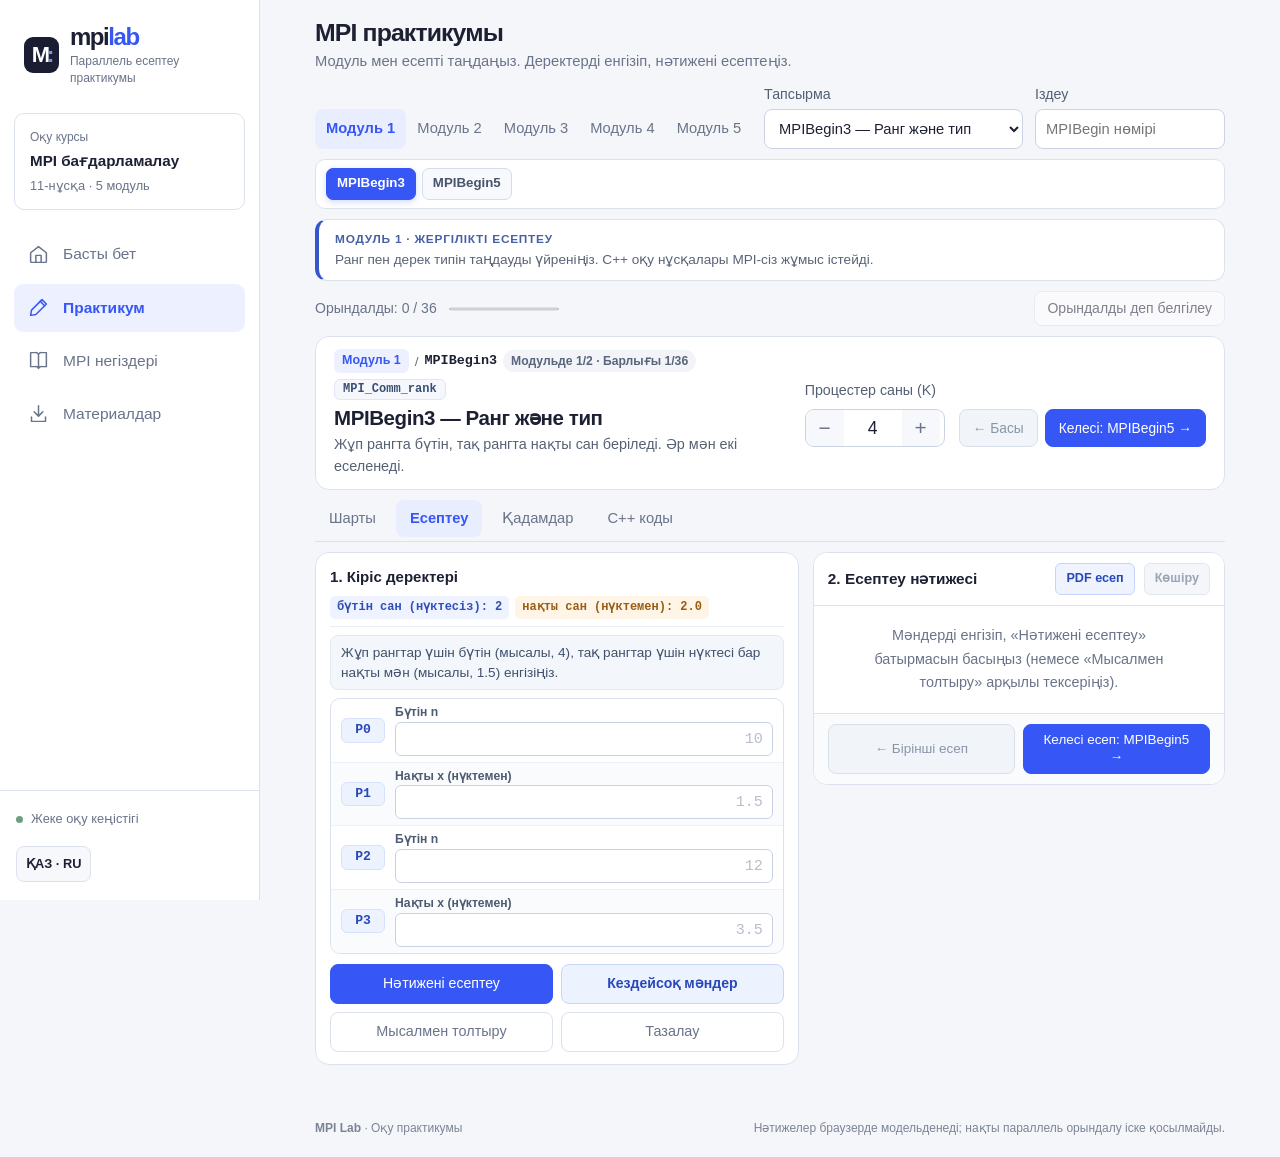
==== practice.html @ 1f2adc9a "Fix practice layout/buttons, dynamic type badges, full KK/RU localization, and expand MPI theory gui" ====
<!doctype html>
<html lang="kk">
<head><meta charset="utf-8"><meta name="viewport" content="width=device-width, initial-scale=1"><title data-kk="MPI Lab | Практикум" data-ru="MPI Lab | Практикум">MPI Lab | Практикум</title><link rel="stylesheet" href="styles/reference.css?v=5"><link rel="stylesheet" href="styles/lesson.css?v=5"><link rel="stylesheet" href="styles/module-refresh.css?v=5"></head>
<body class="page-practice">
  <header class="app-header">
<a class="brand" href="index.html" aria-label="MPI Lab"><span class="brand-mark">M<span>:</span></span><span><strong>mpi<span>lab</span></strong><small data-kk="Параллель есептеу практикумы" data-ru="Практикум параллельных вычислений">Параллель есептеу практикумы</small></span></a>
<div class="course-context"><small data-kk="Оқу курсы" data-ru="Учебный курс">Оқу курсы</small><strong data-kk="MPI бағдарламалау" data-ru="Программирование MPI">MPI бағдарламалау</strong><span data-kk="11-нұсқа · 5 модуль" data-ru="Вариант 11 · 5 модулей">11-нұсқа · 5 модуль</span></div>
<nav class="main-nav" aria-label="Navigation"><a class="nav-link" href="index.html"><svg viewBox="0 0 24 24" fill="none" stroke="currentColor" stroke-width="1.7" stroke-linecap="round" stroke-linejoin="round" aria-hidden="true"><path d="m3 10 9-7 9 7v10a1 1 0 0 1-1 1H4a1 1 0 0 1-1-1Z"/><path d="M9 21v-8h6v8"/></svg><span data-kk="Басты бет" data-ru="Главная">Басты бет</span></a><a class="nav-link active" aria-current="page" href="practice.html"><svg viewBox="0 0 24 24" fill="none" stroke="currentColor" stroke-width="1.7" stroke-linecap="round" stroke-linejoin="round" aria-hidden="true"><path d="m16 3 5 5-12 12-6 1 1-6Z"/><path d="m14 5 5 5"/></svg><span data-kk="Практикум" data-ru="Практикум">Практикум</span></a><a class="nav-link" href="theory.html"><svg viewBox="0 0 24 24" fill="none" stroke="currentColor" stroke-width="1.7" stroke-linecap="round" stroke-linejoin="round" aria-hidden="true"><path d="M12 5v16M3 3h5a4 4 0 0 1 4 2 4 4 0 0 1 4-2h5v16h-5a4 4 0 0 0-4 2 4 4 0 0 0-4-2H3Z"/></svg><span data-kk="MPI негіздері" data-ru="Основы MPI">MPI негіздері</span></a><a class="nav-link" href="resources.html"><svg viewBox="0 0 24 24" fill="none" stroke="currentColor" stroke-width="1.7" stroke-linecap="round" stroke-linejoin="round" aria-hidden="true"><path d="M12 3v12m-5-5 5 5 5-5M4 16v5h16v-5"/></svg><span data-kk="Материалдар" data-ru="Материалы">Материалдар</span></a></nav>
<div class="sidebar-bottom"><div class="learning-note"><span class="local-dot"></span><span data-kk="Жеке оқу кеңістігі" data-ru="Личное учебное пространство">Жеке оқу кеңістігі</span></div><div class="utility-controls"><button id="languageToggle" class="utility-button" type="button">ҚАЗ · RU</button></div></div></header>

<main class="app-main"><section class="welcome-row"><div><h1 data-kk="MPI практикумы" data-ru="Практикум MPI">MPI практикумы</h1><p class="welcome-copy" data-kk="Модуль мен есепті таңдаңыз. Деректерді енгізіп, нәтижені есептеңіз." data-ru="Выберите модуль и задачу. Введите данные и рассчитайте результат.">Модуль мен есепті таңдаңыз. Деректерді енгізіп, нәтижені есептеңіз.</p></div></section><section class="practice-layout" id="practice" aria-label="Есептер практикумы">
      <aside class="task-sidebar">
<div class="module-tabs" role="tablist" aria-label="Модульдер"><button class="module-tab active" data-module="1" role="tab" aria-selected="true">Модуль 1</button><button class="module-tab" data-module="2" role="tab" aria-selected="false">Модуль 2</button><button class="module-tab" data-module="3" role="tab" aria-selected="false">Модуль 3</button><button class="module-tab" data-module="4" role="tab" aria-selected="false">Модуль 4</button><button class="module-tab" data-module="5" role="tab" aria-selected="false">Модуль 5</button></div>
<div class="task-filter"><label for="taskSelect" data-kk="Тапсырма" data-ru="Задача">Тапсырма</label><select id="taskSelect"></select></div>
<div class="task-filter search-filter"><label for="taskSearch" data-kk="Іздеу" data-ru="Поиск">Іздеу</label><input id="taskSearch" type="search" placeholder="MPIBegin нөмірі"></div><div id="taskList" hidden></div></aside>
      <div id="moduleTaskStrip" class="module-task-strip" role="navigation" aria-label="Есептер тізімі"></div>
      <div id="moduleBrief" class="module-brief" aria-live="polite"></div>

      <div id="learningProgress" class="learning-progress"></div>
      <section class="calculator-shell" aria-labelledby="taskTitle">
        <div class="calculator-header"><div class="task-heading"><div class="breadcrumb"><span id="taskModule" class="crumb-pill">Модуль 1</span><span>/</span><span id="taskCode" class="crumb-code">MPIBegin3</span><span id="taskPosition" class="crumb-pos">1 / 36</span><span id="taskApiBadge" class="crumb-api"></span></div><h2 id="taskTitle">MPIBegin3</h2><p id="taskDescription"></p></div><div class="header-controls"><div class="process-control"><label for="processCount" data-kk="Процестер саны (K)" data-ru="Число процессов (K)">Процестер саны (K)</label><div class="stepper"><button id="decreaseProcesses" type="button" aria-label="Процестер санын азайту">−</button><input id="processCount" type="number" min="2" max="13" step="1" value="4"><button id="increaseProcesses" type="button" aria-label="Процестер санын көбейту">+</button></div></div><div class="task-QuickNav" aria-label="Есептер арасында өту"><button id="prevTaskTop" class="button nav-step" type="button" data-kk="← Алдыңғы" data-ru="← Предыдущая">← Алдыңғы</button><button id="nextTaskTop" class="button primary nav-step" type="button" data-kk="Келесі есеп →" data-ru="Следующая задача →">Келесі есеп →</button></div></div></div>
        <nav id="lessonTabs" class="lesson-tabs" aria-label="Task views"></nav>
        <section id="lessonPanel" class="lesson-panel" hidden></section>
        <div class="process-overview"><span class="overline">MPI_COMM_WORLD</span><div class="process-strip" id="processStrip" aria-label="Процестер"></div></div>
        <form id="calculatorForm" class="calculator-form" novalidate><div class="panel-mini-head"><strong data-kk="1. Кіріс деректері" data-ru="1. Входные данные">1. Кіріс деректері</strong><span class="type-legend" id="typeLegend"><i class="tag-int" id="badgeInt" data-kk="бүтін сан (нүктесіз): 2" data-ru="целое (без точки): 2">бүтін сан (нүктесіз): 2</i><i class="tag-real" id="badgeReal" data-kk="нақты сан (нүктемен): 2.0" data-ru="веществ. (с точкой): 2.0">нақты сан (нүктемен): 2.0</i></span></div><div id="dynamicFields"></div><div class="form-actions"><button class="button primary" type="submit" data-kk="Нәтижені есептеу" data-ru="Рассчитать результат">Нәтижені есептеу</button><button class="button secondary-accent" type="button" id="randomFill" data-kk="Кездейсоқ мәндер" data-ru="Случайные значения">Кездейсоқ мәндер</button><button class="button ghost" type="button" id="resetExample" data-kk="Файлдағы мысалды жүктеу" data-ru="Загрузить пример из файлов">Файлдағы мысалды жүктеу</button><button class="button ghost" type="button" id="clearFields" data-kk="Тазалау" data-ru="Очистить">Тазалау</button></div></form>
        <section class="result-panel" aria-live="polite"><div class="result-heading"><div><span class="status-dot"></span><strong data-kk="2. Есептеу нәтижесі" data-ru="2. Результат вычисления">2. Есептеу нәтижесі</strong></div><div class="result-tools"><button id="exportReport" type="button" data-kk="PDF есеп" data-ru="Отчёт PDF">PDF есеп</button><button id="copyResult" type="button" disabled data-kk="Көшіру" data-ru="Копировать">Көшіру</button></div></div><div id="resultContent" class="result-content"><p class="result-placeholder">Мәндерді енгізіп, есептеуді бастаңыз.</p></div><div class="result-footer-nav" id="resultFooterNav"><button id="prevTaskBottom" class="button ghost nav-step-bottom" type="button"></button><button id="nextTaskBottom" class="button primary nav-step-bottom" type="button"></button></div></section>
      </section>
    </section></main>
  <section id="printReportContainer" class="print-report-container" aria-hidden="true"></section>
  <footer class="app-footer"><span><b>MPI Lab</b> · Оқу практикумы</span><span>Нәтижелер браузерде модельденеді; нақты параллель орындалу іске қосылмайды.</span></footer>
<script src="scripts/task-data.js?v=5"></script><script src="scripts/lesson-data.js?v=5"></script><script src="scripts/file-examples.js?v=5"></script><script src="scripts/source-code.js?v=5"></script><script src="scripts/lesson-engine.js?v=5"></script><script src="scripts/app.js?v=5"></script><script src="scripts/lesson-ui.js?v=5"></script><script src="scripts/localization.js?v=5"></script>
</body></html>
---- styles/reference.css ----
/* Reference-inspired dashboard: white rail, blue controls, light neutral canvas. */
@import url('design.css');
:root{--ink:#1d2033;--muted:#697389;--navy:#1d2033;--line:#dce2ed;--soft:#edf1ff;--accent:#3657f5;--blue:#3657f5;--rail:260px}
body{background:#f5f6f9;color:var(--ink);font-family:'Segoe UI',Arial,sans-serif;line-height:1.55}html{scroll-padding-top:28px}button,a,input,select{outline-offset:3px}:focus-visible{outline-color:#728bff}.app-header{position:fixed;inset:0 auto 0 0;width:var(--rail);height:100dvh;padding:24px 14px 0;display:flex;flex-direction:column;align-items:stretch;gap:0;background:#fff;border:0;border-right:1px solid var(--line);z-index:30}.brand{padding:0 10px;gap:11px;align-items:center;min-width:0;margin-bottom:27px}.brand-mark{width:36px;height:36px;border-radius:9px;background:#1b1e32;color:white;font-family:'Segoe UI',sans-serif;font-size:22px;letter-spacing:-3px;font-weight:700;display:flex;justify-content:center;align-items:center}.brand-mark>span{color:#7692ff}.brand strong{font-size:1.5rem;line-height:1.1;letter-spacing:-.06em}.brand strong>span{color:var(--blue)}.brand small{display:block;line-height:1.35;font-size:.75rem;color:var(--muted);max-width:170px;margin-top:3px}.course-context{padding:14px 15px;border:1px solid var(--line);border-radius:10px;margin-bottom:20px;display:grid;gap:4px}.course-context small{font-size:.75rem;color:var(--muted)}.course-context strong{font-size:.95rem;font-weight:600;line-height:1.4}.course-context>span{font-size:.8rem;color:var(--muted)}.main-nav{display:flex;flex-direction:column;align-items:stretch;margin:0;gap:5px;width:100%}.nav-link{min-height:48px;padding:12px 14px;border-radius:9px;display:flex;align-items:center;gap:14px;color:var(--muted);font-size:.97rem;font-weight:400}.nav-link svg{width:21px;height:21px;flex-shrink:0}.nav-link.active{background:#edf1ff;color:var(--blue);font-weight:600}.nav-link:hover{color:var(--blue);background:#f2f5ff}.sidebar-bottom{margin-top:auto;margin-inline:-14px;padding:18px 16px;border-top:1px solid var(--line)}.learning-note{display:flex;align-items:center;gap:8px;font-size:.8rem;color:var(--muted);margin-bottom:17px}.local-dot{width:7px;height:7px;background:#6d9e83;border-radius:50%}.utility-controls{justify-content:space-between;gap:8px;flex-wrap:wrap}.utility-button{font-size:.8rem;color:var(--ink);background:#f7f8fb}.font-tools{gap:4px}.font-tools button{font-size:.8rem;padding:6px 8px;min-height:36px}.utility-button{min-height:36px;padding:6px 9px}
.app-main{margin-left:var(--rail);width:calc(100% - var(--rail));padding:36px clamp(28px,4.3vw,82px) 50px;min-height:calc(100vh - 70px);max-width:none}.welcome-row{margin-bottom:27px;display:block}.welcome-row h1{font-size:2.15rem;letter-spacing:-.035em;line-height:1.2;margin:0 0 7px;font-weight:650}.welcome-copy{font-size:1rem;color:var(--muted);max-width:1000px}.eyebrow{color:var(--muted);font-weight:400;letter-spacing:0}.app-footer{margin-left:var(--rail);padding:20px clamp(28px,4.3vw,82px);background:transparent;border-top:0;color:#7b8496;font-size:.75rem;max-width:none}.app-footer span:last-child{max-width:510px}
.practice-layout{display:block}.task-sidebar{position:static;top:auto;background:transparent;color:var(--ink);border-radius:0;padding:0 0 24px;overflow:visible;display:flex;align-items:end;gap:20px}.module-tabs{background:transparent;padding:0;margin:0;gap:0;flex-shrink:0;align-self:end;height:46px}.module-tab{position:relative;color:var(--muted);font-size:.88rem;padding:10px 13px;border-radius:8px;min-height:44px;flex:none}.module-tab.active{background:#e9eeff;color:var(--blue);font-weight:600}.task-filter{display:grid;gap:7px;flex:1;min-width:0}.task-filter label{font-size:.8rem;color:var(--muted)}.task-filter select,.task-filter input{width:100%;height:46px;border:1px solid #cbd3e3;border-radius:8px;background:#fff;color:var(--ink);padding:9px 12px;font-size:.9rem;min-width:0}.search-filter{max-width:190px}.task-sidebar [hidden]{display:none!important}
.calculator-shell{display:grid;grid-template-columns:minmax(330px,.9fr) minmax(350px,1.3fr);gap:24px 28px;align-items:start;overflow:visible;background:transparent;border:0;box-shadow:none;border-radius:0}.calculator-header{grid-column:1/-1;display:flex;flex-direction:row;justify-content:space-between;align-items:center;background:white;border:1px solid var(--line);border-radius:14px;padding:23px 28px;gap:30px}.breadcrumb{font-size:.78rem;color:var(--muted);margin-bottom:8px}.task-heading h2{font-size:1.35rem;font-weight:600;letter-spacing:-.02em;margin:0 0 8px}.task-heading>p{font-size:.95rem;line-height:1.65;color:var(--muted);max-width:900px}.process-control{display:block;min-width:140px}.process-control label{font-size:.8rem;color:var(--muted);margin:0 0 8px}.stepper{border-color:#cbd3e3}.stepper input{color:var(--ink);font-weight:500}.stepper button{background:#f7f8fc;color:var(--muted)}.process-overview{grid-column:2;grid-row:2;display:flex;flex-direction:column;align-items:stretch;padding:22px 28px;gap:16px;border:1px solid var(--line);background:#fff;border-radius:14px}.overline{color:var(--muted);font-size:.78rem;font-weight:400}.process-strip{display:flex;flex-wrap:wrap;gap:10px}.process-chip{min-width:75px;border-color:var(--line);padding:9px 12px;border-radius:8px;display:flex;flex-direction:column;align-items:start;gap:2px}.process-chip b{font-size:1.15rem;font-weight:600;color:var(--ink)}.process-chip span{font-size:.75rem;color:var(--muted)}.process-chip.main{background:#f0f3ff;border-color:#d4dcfb}
.calculator-form{grid-column:1;grid-row:2/4;padding:26px 26px;background:#fff;border:1px solid var(--line);border-radius:14px}.section-label{font-size:1.1rem;font-weight:600;gap:10px;margin-bottom:21px}.section-label>span{background:#edf1ff;color:var(--blue);font-size:.8rem;width:27px;height:27px}.section-label b{font-weight:600}.form-note{font-size:.87rem;line-height:1.6;padding:12px 14px;border:0;border-radius:8px;background:#f5f7fb;color:var(--muted)}.field-grid{grid-template-columns:1fr;gap:10px}.field-card{padding:13px 14px;border:1px solid var(--line);border-radius:10px;background:#fff}.field-card h4{margin-bottom:10px;font-size:.93rem;font-weight:600}.field-card h4 span{font-size:.77rem;font-weight:400;color:var(--muted)}.input-group label{font-size:.82rem;color:var(--muted);margin-bottom:5px}.input-group input,.input-group textarea,.input-group select{background:#fff;border-color:#c9d2e4;border-radius:9px;font-size:1rem;min-height:48px;color:var(--ink);padding:10px 12px}.input-group input[type=number]{text-align:right}.input-group textarea{min-height:70px;line-height:1.6}.field-row{gap:10px}.form-actions{border-top:0;padding-top:0;margin-top:20px;gap:10px}.button{border-radius:8px;font-size:.92rem;min-height:45px;font-weight:500}.button.primary{background:var(--blue);border-color:var(--blue);color:#fff}.button.ghost{color:var(--muted);border-color:var(--line)}.calculator-form .button.primary{flex:1}.calculator-form .button.ghost{font-size:.83rem;padding-inline:12px}
.result-panel{grid-column:2;grid-row:3;margin:0;border:1px solid var(--line);background:#fff;border-radius:14px;overflow:hidden;align-self:start}.result-heading{padding:20px 27px;border-bottom:1px solid var(--line);background:white}.result-heading strong{font-size:1.08rem;font-weight:600;color:var(--ink)}.status-dot{display:none}.result-heading button{border-color:#cbd3e3;color:var(--muted);padding:7px 11px;font-size:.8rem}.result-content{min-height:285px;padding:22px 27px;display:block}.result-content:has(.result-placeholder){display:grid;place-items:center}.result-placeholder{max-width:340px;color:var(--muted);line-height:1.65;font-size:.98rem;margin:25px auto;text-align:center}.result-placeholder:before{content:'↳';display:block;margin:0 auto 15px;font-size:2.4rem;line-height:1.1;color:#8792a6}.result-table{font-size:.92rem}.result-table th{background:#f7f8fb;color:var(--muted);font-size:.8rem;white-space:normal}.result-table td,.result-table th{padding:12px 10px;border-color:var(--line)}.result-value{font-family:'Segoe UI',Arial,sans-serif;color:var(--ink);font-weight:600}.result-error{background:#fff4f1;color:#984632}
.home-intro{padding:18px 0 38px;max-width:870px}.home-intro h1{font-size:clamp(2rem,3.1vw,2.9rem);font-weight:650;line-height:1.2;color:var(--ink);letter-spacing:-.035em}.home-intro>p:not(.eyebrow){font-size:1.06rem;color:var(--muted);max-width:730px}.destination-grid{gap:22px}.destination{border-color:var(--line);border-radius:14px;padding:28px;background:#fff;box-shadow:none}.destination:hover{border-color:#aab9f1;box-shadow:none}.destination-number{color:var(--blue);background:#edf1ff;width:36px;height:36px;border-radius:9px;display:grid;place-items:center;margin-bottom:22px}.destination h2{font-size:1.3rem;font-weight:600}.destination p{font-size:.95rem;color:var(--muted)}.destination-link{color:var(--blue);font-weight:500}.reading-page{max-width:1100px}.info-panel{border-color:var(--line);border-radius:14px;box-shadow:none}.reading-page .info-panel{padding:30px}.panel-title h2{font-size:1.25rem;font-weight:600}.panel-title .eyebrow{font-size:.85rem}.panel-symbol{color:#8490a6}.concept-list article{border-color:var(--line)}.resource-row{border-color:var(--line)}.file-badge,.mpi-badge{background:#f1f4fc;color:#6b7892}.resource-row strong{font-weight:600;color:var(--ink)}.resource-row>b{color:var(--blue)}.app-main .lower-grid{margin-top:0}
@media(min-width:1700px){:root{--rail:290px}.app-main{padding-top:38px}.calculator-shell{grid-template-columns:minmax(400px,500px) minmax(0,1fr)}}
@media(max-width:1250px){:root{--rail:230px}.app-main{padding:30px 30px 44px}.app-header{padding-top:22px}.brand{padding-inline:5px}.brand small{font-size:.7rem}.calculator-shell{grid-template-columns:minmax(280px,1fr) minmax(300px,1.1fr);gap:20px}.calculator-header{padding:22px}.calculator-form{padding:21px}.result-heading,.result-content,.process-overview{padding:20px}.task-sidebar{gap:12px;flex-wrap:wrap}.module-tabs{flex:1 0 100%}.search-filter{max-width:190px}.destination-grid{grid-template-columns:1fr}.destination{padding:25px}.app-footer{padding-inline:30px}}
@media(max-width:1000px){.calculator-shell{grid-template-columns:1fr}.calculator-header{grid-column:1;grid-row:1;flex-wrap:wrap}.process-overview{grid-column:1;grid-row:2}.calculator-form{grid-column:1;grid-row:3}.result-panel{grid-column:1;grid-row:4}.field-grid{grid-template-columns:1fr}.process-control{display:flex;align-items:center;gap:14px}.process-control label{margin:0}.welcome-row h1{font-size:1.9rem}.result-content{min-height:210px}}
@media(max-width:760px){:root{--rail:0px}.app-header{position:relative;width:100%;height:auto;padding:18px 16px 12px;display:grid;grid-template-columns:1fr auto;gap:16px;border-right:0;border-bottom:1px solid var(--line)}.brand{margin:0;padding:0}.brand small{font-size:.72rem}.course-context,.learning-note{display:none}.sidebar-bottom{margin:0;padding:0;border:0;grid-column:2;grid-row:1}.utility-controls{flex-wrap:nowrap}.font-tools{display:none}.main-nav{grid-row:2;grid-column:1/-1;display:grid;grid-template-columns:repeat(4,1fr);border:0;padding:0;gap:5px}.nav-link{display:flex;flex-direction:column;justify-content:center;gap:5px;text-align:center;padding:9px 4px;min-height:58px;font-size:.75rem;flex:none}.nav-link svg{width:19px;height:19px}.app-main{margin:0;width:100%;padding:25px 17px 36px;min-height:65vh}.app-footer{margin-left:0;padding:18px;gap:8px;flex-direction:column}.task-sidebar{padding-bottom:20px}.task-filter{min-width:160px}.search-filter{max-width:none}.calculator-header{padding:20px;gap:20px}.calculator-shell{gap:16px}.task-heading h2{font-size:1.25rem}.task-heading>p{font-size:.92rem}.calculator-form{padding:20px}.welcome-row h1{font-size:1.8rem}.welcome-copy{font-size:.95rem}.module-tabs{width:100%;display:flex;gap:4px}.module-tab{flex:1;font-size:.85rem}.reading-page .info-panel{padding:22px}.destination-grid{gap:14px}.home-intro{padding:4px 0 26px}.home-intro h1{font-size:2rem}.process-overview{padding:19px 20px}.result-heading,.result-content{padding:20px}.concept-list article{grid-template-columns:1fr}.form-actions{flex-direction:column;align-items:stretch}}
/* Tighter spacing throughout the site. */
.app-main{padding-top:24px;padding-bottom:34px}
.welcome-row{margin-bottom:18px}
.home-intro{padding-top:4px;padding-bottom:22px}
.destination-grid{gap:14px}
.destination{padding:20px}
.destination-number{margin-bottom:12px}
.reading-page .info-panel{padding:22px}
.resource-row{padding-top:14px;padding-bottom:14px}
.home-modules{margin:0 0 22px;padding:18px 20px;background:#fff;border:1px solid var(--line);border-radius:14px}
.home-modules-head{display:flex;justify-content:space-between;align-items:center;gap:12px;margin-bottom:12px}
.home-modules-head h2{margin:0;font-size:1.05rem;font-weight:600;color:var(--ink);min-width:0}
.home-all-link{font-size:.88rem;font-weight:600;color:var(--blue);white-space:nowrap;flex-shrink:0}
.home-module-grid{display:grid;grid-template-columns:repeat(5,minmax(0,1fr));gap:10px;align-items:stretch}
.home-module-card{display:flex;flex-direction:column;gap:4px;min-height:110px;padding:12px 13px;border:1px solid var(--line);border-radius:10px;background:#fafbfe;transition:border-color .15s,background .15s,transform .15s}
.home-module-card:hover{border-color:#97abfa;background:#f0f4ff;transform:translateY(-1px)}
.hm-badge{display:inline-grid;place-items:center;width:32px;height:24px;border-radius:6px;background:#e8eeff;color:var(--blue);font-size:.76rem;font-weight:700;margin-bottom:3px;flex-shrink:0}
.home-module-card strong{font-size:.95rem;color:var(--ink)}
.home-module-card small{font-size:.79rem;color:var(--muted);line-height:1.35;margin-top:auto}
.theory-stack{max-width:1180px}
.theory-grid{display:grid;grid-template-columns:1fr;gap:16px;margin-top:18px}
.theory-card{padding:18px 20px;border:1px solid var(--line);border-radius:12px;background:#fafbfe;display:grid;gap:10px}
.tc-head{display:flex;align-items:center;gap:10px}
.tc-head .hm-badge{margin:0}
.tc-head h3{margin:0;font-size:1.06rem;font-weight:650;color:var(--ink)}
.theory-card>p{margin:0;font-size:.94rem;line-height:1.6;color:#4f5c71}
.sig-box{display:flex;flex-wrap:wrap;gap:6px}
.sig-box code{padding:4px 9px;border-radius:6px;background:#eef2ff;border:1px solid #d7e0fb;color:#2644ad;font:600 .8rem/1.35 Consolas,'Segoe UI',monospace;overflow-wrap:anywhere}
.theory-code{margin:0;padding:11px 14px;border:1px solid #dce3f0;border-radius:8px;background:#fff;overflow-x:auto;font:.84rem/1.55 Consolas,monospace;color:#1e293b}
.theory-link{justify-self:start;font-size:.88rem;font-weight:600;color:var(--blue)}
.theory-link:hover{text-decoration:underline}
@media(max-width:1100px){.home-module-grid{grid-template-columns:repeat(3,minmax(0,1fr))}}
@media(max-width:760px){.app-main{padding-top:18px;padding-bottom:28px}.destination{padding:18px}.reading-page .info-panel{padding:18px}.home-modules{padding:15px}.home-module-grid{grid-template-columns:repeat(2,minmax(0,1fr))}.theory-card{padding:14px 15px}}
@media(max-width:460px){.home-module-grid{grid-template-columns:1fr}.home-modules-head{flex-wrap:wrap;gap:6px}}
---- styles/lesson.css ----
.learning-progress{display:flex;align-items:center;justify-content:space-between;gap:18px;margin:0 0 20px;color:var(--muted);font-size:.875rem}.progress-count{display:flex;gap:12px;align-items:center}.progress-count progress{width:110px;height:6px;accent-color:var(--blue)}.completion-button{border:1px solid var(--line);border-radius:8px;background:#fff;padding:9px 14px;color:var(--ink);font:inherit;cursor:pointer}.completion-button[aria-pressed=true]{background:#edf7f1;border-color:#c4ddcf;color:#296343}.completion-button:disabled{opacity:.55;cursor:default}.calculator-shell{grid-template-rows:auto auto auto auto}.lesson-tabs{grid-column:1/-1;grid-row:2;display:flex;gap:6px;border-bottom:1px solid var(--line);padding-bottom:10px;overflow-x:auto}.lesson-tabs button{white-space:nowrap;background:transparent;color:var(--muted);border:0;border-radius:8px;padding:11px 18px;font:inherit;font-size:.94rem;cursor:pointer}.lesson-tabs button[aria-pressed=true]{background:#e9eeff;color:var(--blue);font-weight:600}.process-overview{grid-row:3}.calculator-form{grid-row:3/5}.result-panel{grid-row:4}.lesson-panel{grid-column:1/-1;grid-row:3;background:#fff;border:1px solid var(--line);border-radius:14px;padding:30px;min-width:0}.lesson-panel[hidden],.calculator-shell.lesson-reading>.calculator-form,.calculator-shell.lesson-reading>.process-overview,.calculator-shell.lesson-reading>.result-panel{display:none!important}.lesson-panel h3{font-size:1.15rem;margin:0 0 12px}.lesson-panel p{line-height:1.75;max-width:900px}.lesson-panel .lesson-lead{color:var(--muted);font-size:.92rem;margin-bottom:24px}.condition-grid{display:grid;grid-template-columns:1fr 1fr;gap:30px}.condition-grid section{min-width:0}.lesson-example{margin-top:24px;background:#f6f8fc;border-radius:10px;padding:20px 24px}.lesson-example p{margin:0}.lesson-source{display:flex;gap:18px;align-items:center;flex-wrap:wrap;margin-top:24px;color:var(--muted);font-size:.85rem}.lesson-source a,.code-heading a{color:var(--blue)}.api-label{font-family:Consolas,monospace;font-size:.85rem;background:#f0f3fa;padding:6px 9px;border-radius:5px;overflow-wrap:anywhere}.code-heading{display:flex;justify-content:space-between;align-items:center;gap:16px;flex-wrap:wrap}.code-view{background:#f6f8fc;border:1px solid var(--line);border-radius:10px;padding:24px;overflow:auto;max-height:560px;font: .875rem/1.7 Consolas,monospace;tab-size:4;white-space:pre}.trace-layout{display:grid;grid-template-columns:minmax(250px,1fr) minmax(220px,.85fr);gap:30px;align-items:center}.trace-diagram{width:100%;max-height:340px;display:block}.trace-diagram .wire{stroke:#e2e7f0;stroke-width:1.5}.trace-diagram .active-wire{stroke:var(--blue);stroke-width:2;fill:none}.trace-diagram .node{fill:#fff;stroke:#cbd3e3;stroke-width:1.5}.trace-diagram .sender .node{fill:#eaf0ff;stroke:#8097ec}.trace-diagram .receiver .node{fill:#3657f5;stroke:#3657f5}.trace-diagram text{fill:#273149;font:600 16px 'Segoe UI',sans-serif;text-anchor:middle;dominant-baseline:central}.trace-diagram .receiver text{fill:#fff}.trace-diagram .packet{fill:#3657f5}.trace-detail{min-width:0}.trace-detail p{font-size:1rem;overflow-wrap:anywhere}.trace-payload{font:1rem/1.65 Consolas,monospace;padding:15px 18px;border:1px solid var(--line);border-radius:9px;overflow-wrap:anywhere;background:#fafbfe}.trace-controls{display:flex;align-items:center;gap:10px;flex-wrap:wrap;border-top:1px solid var(--line);padding-top:20px;margin-top:20px}.trace-controls button{font:inherit;font-size:.9rem;padding:10px 16px;background:#fff;border:1px solid var(--line);border-radius:8px;cursor:pointer;color:var(--ink)}.trace-controls button.primary{color:white;background:var(--blue);border-color:var(--blue)}.trace-controls button:disabled{opacity:.4;cursor:default}.trace-controls output{margin-left:auto;font-size:.85rem;color:var(--muted)}.trace-footnote{font-size:.8rem;color:var(--muted);margin:20px 0 0}.lesson-empty{padding:35px 10px;text-align:center}.lesson-empty p{margin:0 auto 20px;color:var(--muted)}.lesson-enter{animation:lesson-in 230ms ease-out}.result-panel.result-enter{animation:lesson-in 280ms ease-out}.trace-diagram .receiver{animation:node-in 350ms ease-out}.nav-link,.button,.completion-button,.lesson-tabs button{transition:background-color 150ms,border-color 150ms,color 150ms}.result-content,.process-overview,.calculator-form{min-width:0}.result-content{overflow-x:auto}
@keyframes lesson-in{from{opacity:0;transform:translateY(5px)}to{opacity:1;transform:translateY(0)}}@keyframes node-in{from{opacity:.45}to{opacity:1}}
@media(max-width:1000px){.process-overview{grid-row:3}.calculator-form{grid-row:4}.result-panel{grid-row:5}.trace-layout{grid-template-columns:1fr}.trace-diagram{max-height:280px}.condition-grid{grid-template-columns:1fr;gap:22px}}
@media(max-width:600px){.learning-progress{align-items:flex-start;flex-direction:column;gap:12px}.lesson-panel{padding:22px 18px}.lesson-tabs{gap:0}.lesson-tabs button{padding:10px 12px;font-size:.85rem}.lesson-example{padding:18px}.trace-controls{gap:7px}.trace-controls button{padding:10px}.code-view{padding:15px}.progress-count progress{width:90px}}
@media(prefers-reduced-motion:reduce){*,*::before,*::after{animation:none!important;transition:none!important;scroll-behavior:auto!important}}
---- styles/module-refresh.css ----
/* Module 2, 3 and 4 refresh: clearer hierarchy, comfortable type, restrained colour. */
.page-practice .app-main,.page-resources .app-main{max-width:1700px}
.module-brief{display:flex;justify-content:space-between;align-items:center;gap:28px;margin:0 0 24px;padding:22px 26px;background:#fff;border:1px solid #dce2ec;border-left:4px solid #3657c9;border-radius:12px}
.module-brief>div:first-child{min-width:0}
.brief-kicker{display:block;margin-bottom:7px;color:#4660a5;font-size:.82rem;font-weight:700;letter-spacing:.065em}
.module-brief h2{margin:0 0 5px;font-size:1.17rem;line-height:1.35;letter-spacing:-.015em}
.module-brief p{margin:0;max-width:780px;color:#596476;font-size:.94rem;line-height:1.55}
.brief-links{display:flex;align-items:center;gap:10px;flex-wrap:wrap;flex-shrink:0}
.brief-links a{display:inline-flex;align-items:center;justify-content:center;min-height:43px;padding:9px 14px;border:1px solid #cbd5e4;border-radius:8px;color:#2949a6;font-size:.91rem;font-weight:600;text-decoration:none;white-space:nowrap}
.brief-links a:first-child{background:#edf2ff;border-color:#d5dffa}
.brief-links a:hover{background:#e3eaff}
.page-practice .task-filter label,.page-practice .process-control label,.page-practice .input-group label{font-size:.89rem;color:#536075;font-weight:500}
.page-practice .task-filter select,.page-practice .task-filter input{font-size:1rem;min-height:48px}
.page-practice .task-heading h2{font-size:clamp(1.5rem,2vw,1.9rem);line-height:1.25}
.page-practice .task-heading>p{font-size:1rem;color:#566273;max-width:72ch}
.page-practice .breadcrumb{font-size:.85rem}
.page-practice .module-tab{font-size:.92rem;padding:10px 12px}
.page-practice .field-card{padding:17px 18px;border-radius:10px}
.page-practice .field-card h4{font-size:1.02rem;margin-bottom:12px}
.page-practice .field-card h4 span{font-size:.84rem}
.page-practice .form-note{font-size:.93rem;color:#40516b;background:#f3f6fb;border:1px solid #e3e9f3}
.page-practice .section-label>span{display:none}
.page-practice .section-label{font-size:1.18rem}
.page-practice .input-group input,.page-practice .input-group textarea,.page-practice .input-group select{font-size:1rem}
.page-practice .input-group input.num-input{text-align:right;font-family:Consolas,'Segoe UI',monospace;font-variant-numeric:tabular-nums}
.page-practice .input-group input:disabled{background:#f1f4f9;color:#8a95a7;border-color:#dce2ec;cursor:not-allowed;text-align:left;font-family:'Segoe UI',Arial,sans-serif;font-size:.9rem}
.page-practice .form-actions{flex-wrap:wrap}
.page-practice .calculator-form .button.ghost{font-size:.9rem}
.page-practice .result-table{font-size:.96rem}
.page-practice .result-table th{font-size:.86rem}
.page-practice .result-table td,.page-practice .result-table th{padding:13px 12px}
.page-practice .result-content{min-height:215px}
.page-practice .lesson-tabs button{font-size:.98rem;padding:12px 17px}
.page-practice .lesson-panel{font-size:1rem}
.page-practice .lesson-panel .lesson-lead{font-size:.98rem;line-height:1.65}
.page-practice .lesson-panel h3{font-size:1.2rem}
.page-practice .lesson-example{background:#f5f7fb;border:1px solid #e2e8f0}
.code-heading{margin-bottom:14px}
.code-heading .eyebrow{font-size:.82rem;margin:0 0 4px;color:#5c6f91;font-weight:600}
.code-heading h3{font-size:1.35rem!important;margin:0!important}
.code-actions{display:flex;gap:9px;flex-wrap:wrap}
.code-actions .button{min-height:42px;font-size:.9rem}
.code-view{font-size:.9rem;line-height:1.65;background:#f8fafc}
.page-resources .resource-row{min-height:86px;gap:20px}
.page-resources .resource-row strong{font-size:1.06rem}
.page-resources .resource-row small{font-size:.9rem;line-height:1.5}
.page-resources .resource-note{font-size:.95rem;line-height:1.65}
.page-resources .panel-symbol{display:none}
.module-brief a:focus-visible,.code-actions a:focus-visible{outline:3px solid #8aa0df;outline-offset:2px}
@media(max-width:1100px){.module-brief{align-items:flex-start;flex-direction:column}.brief-links{flex-shrink:1}}
@media(max-width:760px){.module-brief{padding:19px 20px}.brief-links{width:100%}.brief-links a{flex:1;white-space:normal;text-align:center}.page-practice .task-sidebar{gap:10px}.page-practice .module-tabs{overflow-x:auto;scrollbar-width:thin}.page-practice .module-tab{font-size:.8rem;padding:8px 6px;white-space:nowrap}.page-practice .task-filter{min-width:min(100%,210px)}.page-practice .search-filter{display:none}.page-practice .calculator-header{align-items:flex-start}.page-practice .process-control{width:100%;justify-content:space-between}.page-practice .lesson-panel{padding:22px 19px}.code-actions{width:100%}.code-actions a{flex:1}}
@media(prefers-reduced-motion:reduce){.module-brief *,.code-actions *{animation:none!important;transition:none!important}}
/* Compact process table. Each rank occupies one row. */
.page-practice .app-main{padding-top:18px;padding-bottom:24px}
.page-practice .welcome-row{margin-bottom:10px}
.page-practice .welcome-row h1{font-size:1.55rem;margin-bottom:2px}
.page-practice .welcome-copy{font-size:.92rem}
.page-practice .task-sidebar{padding-bottom:10px;gap:12px}
.page-practice .module-tabs{height:40px}
.page-practice .module-tab{min-height:38px;padding:7px 11px}
.page-practice .task-filter{gap:4px}
.page-practice .task-filter select,.page-practice .task-filter input{min-height:40px;height:40px;padding:6px 10px;font-size:.92rem;line-height:1.25}
.page-practice .task-filter select{padding-right:28px;white-space:nowrap;overflow:hidden;text-overflow:ellipsis}
.page-practice .module-brief{margin-bottom:10px;padding:10px 16px;gap:16px}
.brief-kicker{margin-bottom:2px;font-size:.74rem}
.module-brief h2{font-size:1rem;margin:0 0 2px}
.module-brief p{font-size:.85rem;line-height:1.45}
.brief-links a{min-height:34px;padding:5px 11px;font-size:.85rem}
.page-practice .learning-progress{margin-bottom:10px}
.page-practice .completion-button{padding:6px 12px}
.page-practice .calculator-shell{grid-template-columns:minmax(0,1.08fr) minmax(340px,.92fr);gap:10px 14px}
.page-practice .calculator-header{padding:12px 18px;gap:16px}
.page-practice .breadcrumb{margin-bottom:3px}
.page-practice .task-heading h2{font-size:1.28rem;margin-bottom:3px}
.page-practice .task-heading>p{font-size:.9rem;line-height:1.5;margin:0}
.page-practice .stepper{height:38px}
.page-practice .lesson-tabs{padding-bottom:4px}
.page-practice .lesson-tabs button{padding:7px 14px;font-size:.92rem}
.page-practice .process-overview{display:none}
.page-practice .calculator-form{grid-column:1;grid-row:3;padding:12px 14px}
.page-practice .result-panel{grid-column:2;grid-row:3}
.page-practice .form-note{margin:0 0 8px;padding:7px 10px;font-size:.85rem;line-height:1.45}
.page-practice .field-grid{display:block;gap:0;border:1px solid var(--line);border-radius:10px;overflow:hidden;background:#fff}
.rank-row{display:flex;align-items:flex-end;gap:10px;padding:6px 10px;border-bottom:1px solid #edf0f5}
.rank-row:last-child{border-bottom:0}
.rank-row:nth-child(even){background:#fafbfd}
.rank-tag{flex:0 0 auto;min-width:34px;align-self:center;font:600 .86rem/1 Consolas,monospace;color:var(--blue);white-space:nowrap}
.rank-fields{display:flex;flex-wrap:wrap;gap:6px 8px;flex:1;min-width:0}
.rank-fields .field-row{display:contents}
.rank-fields .input-group{flex:1 1 92px;min-width:0}
.rank-fields .input-group.wide{flex:3 1 220px}
.page-practice .rank-fields .input-group label{display:block;margin:0 0 2px;font-size:.74rem;line-height:1.2;color:#7a8597;font-weight:500}
.page-practice .rank-fields .input-group input,.page-practice .rank-fields .input-group select{min-height:34px;height:34px;padding:4px 9px;font-size:.94rem;border-radius:6px}
.page-practice .rank-fields input.set-input{text-align:left;font-family:Consolas,'Segoe UI',monospace}
.page-practice .rank-fields input::placeholder{color:#b6bfcd;opacity:1}
.page-practice .form-actions{display:grid;grid-template-columns:repeat(2,minmax(0,1fr));margin-top:10px;padding-top:0;border-top:0;gap:8px}
.page-practice .form-actions .button{width:100%;min-height:40px;padding:7px 10px;font-size:.88rem;line-height:1.2;text-align:center}
.page-practice .button{min-height:38px;padding:7px 14px}
.page-practice .result-heading{padding:10px 14px;gap:8px;flex-wrap:wrap}
.page-practice .result-heading>div:first-child{min-width:0}
.page-practice .result-heading strong{font-size:.96rem;white-space:nowrap}
.page-practice .result-content{min-height:0;padding:12px 16px}
.page-practice .result-placeholder{margin:6px auto;font-size:.9rem}
.page-practice .result-placeholder:before{display:none}
.page-practice .result-table td,.page-practice .result-table th{padding:7px 10px}
.page-practice .lesson-panel{padding:16px 20px}
.page-practice .lesson-panel .lesson-lead{margin-bottom:12px}
.page-practice .lesson-example{margin-top:12px;padding:12px 16px}
.page-practice .lesson-source{margin-top:12px}
/* Clearer task navigation, quick-select chips, and visual hierarchy */
.module-task-strip{display:flex;flex-wrap:wrap;gap:6px;margin:0 0 10px;padding:8px 10px;background:#fff;border:1px solid var(--line);border-radius:10px}
.task-chip{display:inline-flex;align-items:center;gap:5px;min-height:32px;padding:4px 10px;border:1px solid #d5dceb;border-radius:7px;background:#f8f9fc;color:#47546b;font-size:.83rem;font-weight:600;cursor:pointer;transition:background .14s,border-color .14s,color .14s}
.task-chip:hover{background:#edf2ff;border-color:#a5b6f6;color:var(--blue)}
.task-chip.active{background:var(--blue);border-color:var(--blue);color:#fff;box-shadow:0 2px 6px rgba(54,87,245,.22)}
.task-chip.done:not(.active){background:#eef8f2;border-color:#bce0ca;color:#256442}
.task-chip.dimmed{opacity:.38}
.chip-check{font-style:normal;font-weight:700;font-size:.78rem}
.page-practice .breadcrumb{display:flex;flex-wrap:wrap;align-items:center;gap:6px;margin-bottom:5px}
.crumb-pill{display:inline-block;padding:2px 8px;border-radius:6px;background:#edf1ff;color:var(--blue);font-weight:600;font-size:.78rem}
.crumb-code{font-family:Consolas,'Segoe UI',monospace;font-weight:700;color:var(--ink);font-size:.84rem}
.crumb-pos{display:inline-block;padding:2px 8px;border-radius:999px;background:#f2f4f8;color:#58657a;font-size:.76rem;font-weight:600}
.crumb-api{display:inline-block;padding:2px 8px;border-radius:6px;background:#f5f7fc;border:1px solid #e1e7f2;color:#3b4f74;font:600 .75rem/1.3 Consolas,monospace}
.header-controls{display:flex;align-items:flex-end;gap:14px;flex-shrink:0;flex-wrap:wrap}
.task-QuickNav{display:flex;align-items:center;gap:7px}
.button.nav-step{min-height:38px;padding:7px 13px;font-size:.86rem;white-space:nowrap}
.button.nav-step:disabled,.nav-step-bottom:disabled,.lesson-footer-nav button:disabled{background:#f1f4f9!important;border-color:#d8e0ec!important;color:#8a95a8!important;box-shadow:none!important;opacity:1;cursor:not-allowed;filter:none}
.panel-mini-head{display:flex;justify-content:space-between;align-items:center;gap:8px;flex-wrap:wrap;margin-bottom:8px;padding-bottom:7px;border-bottom:1px solid #ebeef5}
.panel-mini-head strong{font-size:.94rem;font-weight:650;color:var(--ink)}
.type-legend{display:inline-flex;gap:6px;flex-wrap:wrap}
.type-legend [hidden]{display:none!important}
.type-legend i{font-style:normal;font-size:.75rem;font-weight:600;padding:2px 7px;border-radius:5px;font-family:Consolas,'Segoe UI',monospace}
.type-legend .tag-int{background:#eef3ff;color:#2f4eb8}
.type-legend .tag-real{background:#fef5e7;color:#9a5b13}
.button.secondary-accent{background:#edf2ff;border-color:#c9d6fb;color:#2848b8;font-weight:600}
.button.secondary-accent:hover{background:#e1e9ff}
.page-practice .rank-tag{display:inline-grid;place-items:center;min-width:44px;padding:4px 7px;border-radius:6px;background:#edf2ff;border:1px solid #d7e1fb;color:#2848b8;font:700 .82rem/1.1 Consolas,monospace}
.page-practice .rank-fields .input-group label{color:#4e5b70;font-weight:600;font-size:.76rem}
.page-practice .rank-fields .input-group input:focus,.page-practice .rank-fields .input-group select:focus{border-color:var(--blue);box-shadow:0 0 0 3px rgba(54,87,245,.13);outline:0}
.page-practice .result-panel{display:flex;flex-direction:column}
.result-footer-nav,.lesson-footer-nav{display:grid;grid-template-columns:repeat(2,minmax(0,1fr));align-items:stretch;gap:8px;padding:10px 14px;border-top:1px solid var(--line);background:#fafbfd}
.lesson-footer-nav{margin-top:16px;padding:12px 0 0;background:transparent}
.nav-step-bottom,.lesson-footer-nav button{width:100%;min-height:40px;padding:7px 10px;font-size:.84rem;line-height:1.25;text-align:center}
/* Result tools, Module 5 topology SVG visuals, and printable PDF report */
.result-tools{display:flex;align-items:center;gap:6px;flex-wrap:nowrap;margin-left:auto}
.result-tools button{min-height:32px;padding:5px 10px;font-size:.79rem;border-radius:6px;white-space:nowrap}
#exportReport{border-color:#c6d4fb;background:#eef3ff;color:#2848b8;font-weight:600}
#exportReport:hover{background:#e0e9ff}
#copyResult{border-color:#cbd5e4;background:#fff;color:#334155;font-weight:600}
#copyResult.ready{border-color:#9fb6f9;background:#f5f8ff;color:#1f3fa8}
#copyResult.ready:hover{background:#e8effe}
#copyResult:disabled{background:#f4f6fa;border-color:#e1e6f0;color:#9aa5b6;cursor:not-allowed;filter:none}
.trace-diagram .wire{stroke:#cfd8ea;stroke-width:1.8;fill:none}
.trace-diagram .wire-periodic{stroke:#99aee8;stroke-dasharray:5 4;stroke-width:1.5}
.trace-diagram .topo-caption{fill:#4c5d7e;font:600 12.5px 'Segoe UI',sans-serif;text-anchor:middle}
.trace-diagram text.node-sub{fill:#6a7894;font:600 9.5px Consolas,'Segoe UI',monospace}
.trace-diagram .receiver text.node-sub{fill:#dbe4ff}
.trace-diagram .inactive-node .node{fill:#f4f6fa;stroke:#d6dde8;stroke-dasharray:3 3}
.trace-diagram .inactive-node text{fill:#9aa5b8}
.topo-preview-card{margin-top:14px;padding:14px 18px;background:#fafbfe;border:1px solid var(--line);border-radius:10px}
.topo-preview-card h3{font-size:1rem!important;margin:0 0 6px!important;color:#334463}
.topo-static{max-height:260px;margin:0 auto}
.print-report-container{display:none}
@media print{
  @page{margin:14mm}
  body{background:#fff!important;color:#111!important;font-size:11pt}
  .app-header,.app-main,.app-footer{display:none!important}
  .print-report-container{display:block!important}
  .print-report{font-family:'Segoe UI',Arial,sans-serif;color:#182030;line-height:1.45}
  .rep-header{display:flex;justify-content:space-between;align-items:flex-start;gap:16px;padding-bottom:10px;margin-bottom:14px;border-bottom:2px solid #243b6b}
  .rep-kicker{font-size:9pt;font-weight:700;color:#3657c9;text-transform:uppercase;letter-spacing:.04em;margin-bottom:3px}
  .rep-header h1{font-size:16pt;margin:0;color:#141b2d}
  .rep-meta{font-size:9.5pt;color:#3f4b60;text-align:right}
  .rep-section{margin-bottom:14px;break-inside:avoid}
  .rep-code-section{break-inside:auto}
  .rep-section h2{font-size:11.5pt;margin:0 0 6px;color:#1f325c;border-bottom:1px solid #d8dfec;padding-bottom:3px}
  .rep-section p{margin:0 0 5px;font-size:10pt}
  .rep-table,.rep-result table{width:100%;border-collapse:collapse;font-size:9.5pt}
  .rep-table th,.rep-table td,.rep-result th,.rep-result td{border:1px solid #cbd3e1;padding:5px 8px;text-align:left}
  .rep-table th,.rep-result th{background:#f2f5fb!important;color:#2b3850;-webkit-print-color-adjust:exact;print-color-adjust:exact}
  .rep-rank{width:76px;font-family:Consolas,monospace;font-weight:700;color:#24429e}
  .rep-table code{font-family:Consolas,monospace;font-weight:600}
  .rep-code{margin:0;padding:9px 11px;border:1px solid #d3dae6;border-radius:6px;background:#f8fafd!important;font:8.5pt/1.4 Consolas,monospace;white-space:pre-wrap;overflow-wrap:anywhere;-webkit-print-color-adjust:exact;print-color-adjust:exact}
}
@media(max-width:1050px){.page-practice .calculator-shell{grid-template-columns:minmax(0,1fr)}.page-practice .calculator-form{grid-column:1;grid-row:3}.page-practice .result-panel{grid-column:1;grid-row:4}.header-controls{width:100%;justify-content:space-between}}
@media(max-width:600px){.rank-row{flex-wrap:wrap;gap:4px 8px}.rank-fields{flex-basis:100%}.page-practice .process-control{width:100%;display:flex;align-items:center;justify-content:space-between;gap:10px}.page-practice .process-control label{margin:0;white-space:nowrap;font-size:.85rem}.task-QuickNav{width:100%}.task-QuickNav .button{flex:1}.page-practice .form-actions,.result-footer-nav,.lesson-footer-nav{grid-template-columns:1fr}}
/* Motion is limited to task changes, active input, and newly calculated results. */
.page-practice .calculator-shell.task-enter .calculator-header,.page-practice .calculator-shell.task-enter .calculator-form,.page-practice .calculator-shell.task-enter .result-panel{animation:task-content-in 190ms ease-out both}
.page-practice .rank-row{transition:background-color 150ms,border-color 150ms,box-shadow 150ms}
.page-practice .rank-row:focus-within{background:#eef3ff;box-shadow:inset 3px 0 0 var(--blue)}
.page-practice .rank-row.input-error{background:#fff3f0;box-shadow:inset 3px 0 0 #c8533d}
.page-practice .rank-row.input-error input,.page-practice .rank-row.input-error select{border-color:#c8533d}
.page-practice .calculator-form button[type=submit]:disabled{opacity:.76;cursor:progress}
.page-practice .result-table tbody tr{animation:result-row-in 240ms ease-out both}
.page-practice .result-table tbody tr:nth-child(2){animation-delay:35ms}
.page-practice .result-table tbody tr:nth-child(3){animation-delay:70ms}
.page-practice .result-table tbody tr:nth-child(n+4){animation-delay:105ms}
.page-practice .trace-diagram .active-wire{stroke-dasharray:6 5;animation:wire-flow 900ms linear infinite}
@keyframes task-content-in{from{opacity:.45;transform:translateY(5px)}to{opacity:1;transform:translateY(0)}}
@keyframes result-row-in{from{opacity:0;transform:translateY(4px)}to{opacity:1;transform:translateY(0)}}
@keyframes wire-flow{to{stroke-dashoffset:-11}}
@media(prefers-reduced-motion:reduce){.page-practice .calculator-shell.task-enter .calculator-header,.page-practice .calculator-shell.task-enter .calculator-form,.page-practice .calculator-shell.task-enter .result-panel,.page-practice .result-table tbody tr,.page-practice .trace-diagram .active-wire{animation:none}.page-practice .rank-row{transition:none}}
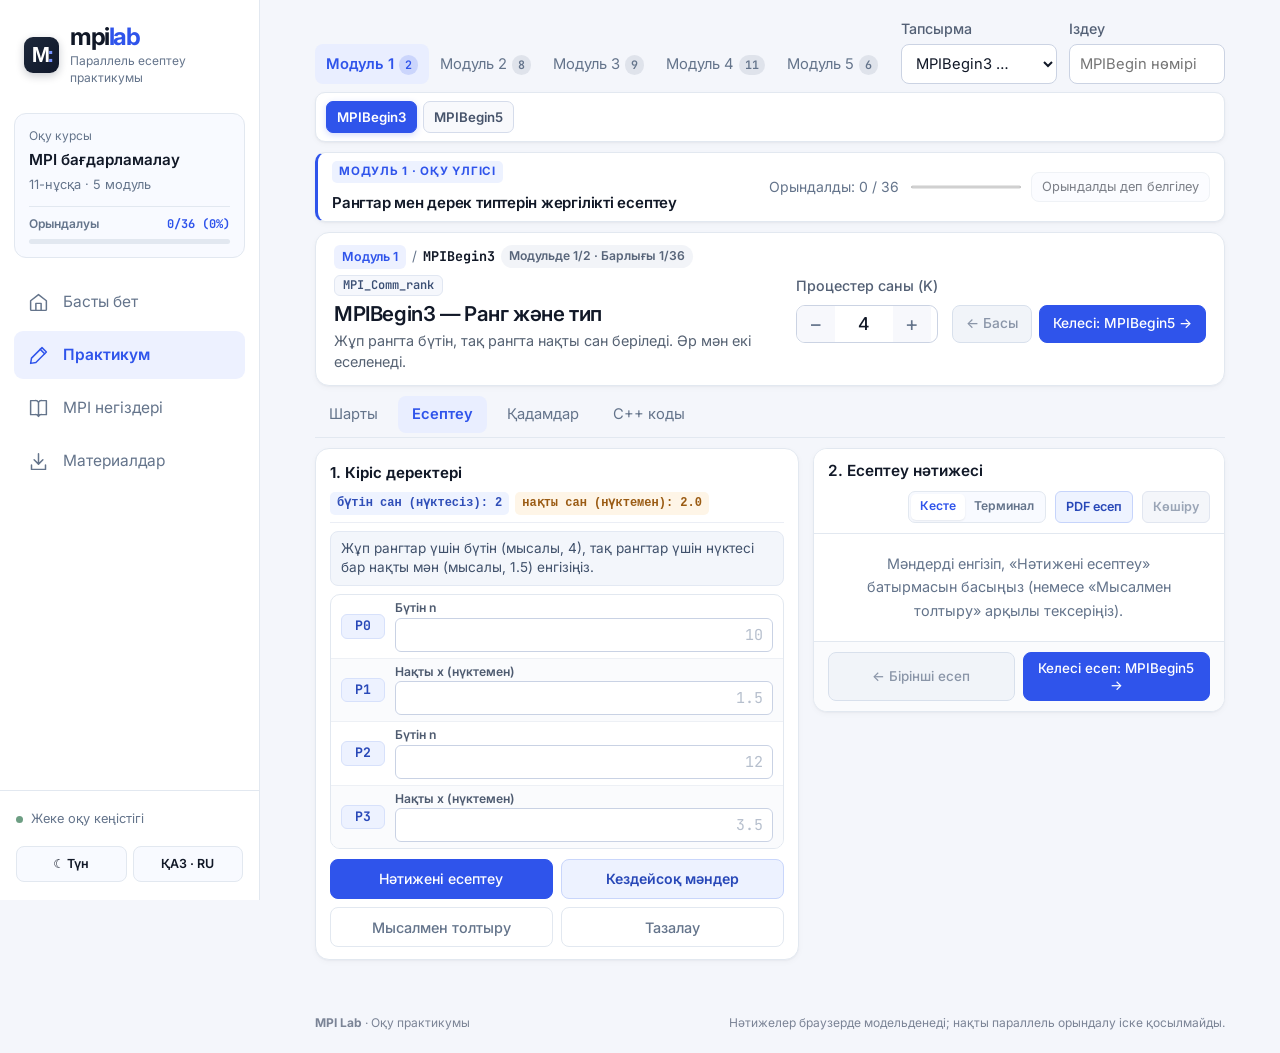
==== commit 12f53080: "Add professional UI layer: Inter/JetBrains Mono, Dark Mode, Hero SVG, IDE C++ viewer, CMD terminal v" ====
--- a/practice.html
+++ b/practice.html
@@ -1,32 +1,33 @@
 <!doctype html>
 <html lang="kk">
-<head><meta charset="utf-8"><meta name="viewport" content="width=device-width, initial-scale=1"><title data-kk="MPI Lab | Практикум" data-ru="MPI Lab | Практикум">MPI Lab | Практикум</title><link rel="stylesheet" href="styles/reference.css?v=5"><link rel="stylesheet" href="styles/lesson.css?v=5"><link rel="stylesheet" href="styles/module-refresh.css?v=5"></head>
+<head><meta charset="utf-8"><meta name="viewport" content="width=device-width, initial-scale=1"><title data-kk="MPI Lab | Практикум" data-ru="MPI Lab | Практикум">MPI Lab | Практикум</title><script>try{if(localStorage.getItem('mpi-theme')==='dark')document.documentElement.dataset.theme='dark';}catch{}</script><link rel="stylesheet" href="styles/reference.css?v=6"><link rel="stylesheet" href="styles/lesson.css?v=6"><link rel="stylesheet" href="styles/module-refresh.css?v=6"><link rel="stylesheet" href="styles/pro-ui.css?v=6"></head>
 <body class="page-practice">
   <header class="app-header">
 <a class="brand" href="index.html" aria-label="MPI Lab"><span class="brand-mark">M<span>:</span></span><span><strong>mpi<span>lab</span></strong><small data-kk="Параллель есептеу практикумы" data-ru="Практикум параллельных вычислений">Параллель есептеу практикумы</small></span></a>
 <div class="course-context"><small data-kk="Оқу курсы" data-ru="Учебный курс">Оқу курсы</small><strong data-kk="MPI бағдарламалау" data-ru="Программирование MPI">MPI бағдарламалау</strong><span data-kk="11-нұсқа · 5 модуль" data-ru="Вариант 11 · 5 модулей">11-нұсқа · 5 модуль</span></div>
 <nav class="main-nav" aria-label="Navigation"><a class="nav-link" href="index.html"><svg viewBox="0 0 24 24" fill="none" stroke="currentColor" stroke-width="1.7" stroke-linecap="round" stroke-linejoin="round" aria-hidden="true"><path d="m3 10 9-7 9 7v10a1 1 0 0 1-1 1H4a1 1 0 0 1-1-1Z"/><path d="M9 21v-8h6v8"/></svg><span data-kk="Басты бет" data-ru="Главная">Басты бет</span></a><a class="nav-link active" aria-current="page" href="practice.html"><svg viewBox="0 0 24 24" fill="none" stroke="currentColor" stroke-width="1.7" stroke-linecap="round" stroke-linejoin="round" aria-hidden="true"><path d="m16 3 5 5-12 12-6 1 1-6Z"/><path d="m14 5 5 5"/></svg><span data-kk="Практикум" data-ru="Практикум">Практикум</span></a><a class="nav-link" href="theory.html"><svg viewBox="0 0 24 24" fill="none" stroke="currentColor" stroke-width="1.7" stroke-linecap="round" stroke-linejoin="round" aria-hidden="true"><path d="M12 5v16M3 3h5a4 4 0 0 1 4 2 4 4 0 0 1 4-2h5v16h-5a4 4 0 0 0-4 2 4 4 0 0 0-4-2H3Z"/></svg><span data-kk="MPI негіздері" data-ru="Основы MPI">MPI негіздері</span></a><a class="nav-link" href="resources.html"><svg viewBox="0 0 24 24" fill="none" stroke="currentColor" stroke-width="1.7" stroke-linecap="round" stroke-linejoin="round" aria-hidden="true"><path d="M12 3v12m-5-5 5 5 5-5M4 16v5h16v-5"/></svg><span data-kk="Материалдар" data-ru="Материалы">Материалдар</span></a></nav>
-<div class="sidebar-bottom"><div class="learning-note"><span class="local-dot"></span><span data-kk="Жеке оқу кеңістігі" data-ru="Личное учебное пространство">Жеке оқу кеңістігі</span></div><div class="utility-controls"><button id="languageToggle" class="utility-button" type="button">ҚАЗ · RU</button></div></div></header>
+<div class="sidebar-bottom"><div class="learning-note"><span class="local-dot"></span><span data-kk="Жеке оқу кеңістігі" data-ru="Личное учебное пространство">Жеке оқу кеңістігі</span></div><div class="utility-controls"><button id="themeToggle" class="utility-button" type="button" aria-label="Тақырып түсі">☾ Түн</button><button id="languageToggle" class="utility-button" type="button">ҚАЗ · RU</button></div></div></header>
 
 <main class="app-main"><section class="welcome-row"><div><h1 data-kk="MPI практикумы" data-ru="Практикум MPI">MPI практикумы</h1><p class="welcome-copy" data-kk="Модуль мен есепті таңдаңыз. Деректерді енгізіп, нәтижені есептеңіз." data-ru="Выберите модуль и задачу. Введите данные и рассчитайте результат.">Модуль мен есепті таңдаңыз. Деректерді енгізіп, нәтижені есептеңіз.</p></div></section><section class="practice-layout" id="practice" aria-label="Есептер практикумы">
       <aside class="task-sidebar">
-<div class="module-tabs" role="tablist" aria-label="Модульдер"><button class="module-tab active" data-module="1" role="tab" aria-selected="true">Модуль 1</button><button class="module-tab" data-module="2" role="tab" aria-selected="false">Модуль 2</button><button class="module-tab" data-module="3" role="tab" aria-selected="false">Модуль 3</button><button class="module-tab" data-module="4" role="tab" aria-selected="false">Модуль 4</button><button class="module-tab" data-module="5" role="tab" aria-selected="false">Модуль 5</button></div>
+<div class="module-tabs" role="tablist" aria-label="Модульдер"><button class="module-tab active" data-module="1" role="tab" aria-selected="true"><span>Модуль 1</span><i class="mod-count">2</i></button><button class="module-tab" data-module="2" role="tab" aria-selected="false"><span>Модуль 2</span><i class="mod-count">8</i></button><button class="module-tab" data-module="3" role="tab" aria-selected="false"><span>Модуль 3</span><i class="mod-count">9</i></button><button class="module-tab" data-module="4" role="tab" aria-selected="false"><span>Модуль 4</span><i class="mod-count">11</i></button><button class="module-tab" data-module="5" role="tab" aria-selected="false"><span>Модуль 5</span><i class="mod-count">6</i></button></div>
 <div class="task-filter"><label for="taskSelect" data-kk="Тапсырма" data-ru="Задача">Тапсырма</label><select id="taskSelect"></select></div>
 <div class="task-filter search-filter"><label for="taskSearch" data-kk="Іздеу" data-ru="Поиск">Іздеу</label><input id="taskSearch" type="search" placeholder="MPIBegin нөмірі"></div><div id="taskList" hidden></div></aside>
       <div id="moduleTaskStrip" class="module-task-strip" role="navigation" aria-label="Есептер тізімі"></div>
-      <div id="moduleBrief" class="module-brief" aria-live="polite"></div>
-
-      <div id="learningProgress" class="learning-progress"></div>
+      <div class="practice-SmartBar">
+        <div id="moduleBrief" class="module-brief" aria-live="polite"></div>
+        <div id="learningProgress" class="learning-progress"></div>
+      </div>
       <section class="calculator-shell" aria-labelledby="taskTitle">
         <div class="calculator-header"><div class="task-heading"><div class="breadcrumb"><span id="taskModule" class="crumb-pill">Модуль 1</span><span>/</span><span id="taskCode" class="crumb-code">MPIBegin3</span><span id="taskPosition" class="crumb-pos">1 / 36</span><span id="taskApiBadge" class="crumb-api"></span></div><h2 id="taskTitle">MPIBegin3</h2><p id="taskDescription"></p></div><div class="header-controls"><div class="process-control"><label for="processCount" data-kk="Процестер саны (K)" data-ru="Число процессов (K)">Процестер саны (K)</label><div class="stepper"><button id="decreaseProcesses" type="button" aria-label="Процестер санын азайту">−</button><input id="processCount" type="number" min="2" max="13" step="1" value="4"><button id="increaseProcesses" type="button" aria-label="Процестер санын көбейту">+</button></div></div><div class="task-QuickNav" aria-label="Есептер арасында өту"><button id="prevTaskTop" class="button nav-step" type="button" data-kk="← Алдыңғы" data-ru="← Предыдущая">← Алдыңғы</button><button id="nextTaskTop" class="button primary nav-step" type="button" data-kk="Келесі есеп →" data-ru="Следующая задача →">Келесі есеп →</button></div></div></div>
         <nav id="lessonTabs" class="lesson-tabs" aria-label="Task views"></nav>
         <section id="lessonPanel" class="lesson-panel" hidden></section>
         <div class="process-overview"><span class="overline">MPI_COMM_WORLD</span><div class="process-strip" id="processStrip" aria-label="Процестер"></div></div>
         <form id="calculatorForm" class="calculator-form" novalidate><div class="panel-mini-head"><strong data-kk="1. Кіріс деректері" data-ru="1. Входные данные">1. Кіріс деректері</strong><span class="type-legend" id="typeLegend"><i class="tag-int" id="badgeInt" data-kk="бүтін сан (нүктесіз): 2" data-ru="целое (без точки): 2">бүтін сан (нүктесіз): 2</i><i class="tag-real" id="badgeReal" data-kk="нақты сан (нүктемен): 2.0" data-ru="веществ. (с точкой): 2.0">нақты сан (нүктемен): 2.0</i></span></div><div id="dynamicFields"></div><div class="form-actions"><button class="button primary" type="submit" data-kk="Нәтижені есептеу" data-ru="Рассчитать результат">Нәтижені есептеу</button><button class="button secondary-accent" type="button" id="randomFill" data-kk="Кездейсоқ мәндер" data-ru="Случайные значения">Кездейсоқ мәндер</button><button class="button ghost" type="button" id="resetExample" data-kk="Файлдағы мысалды жүктеу" data-ru="Загрузить пример из файлов">Файлдағы мысалды жүктеу</button><button class="button ghost" type="button" id="clearFields" data-kk="Тазалау" data-ru="Очистить">Тазалау</button></div></form>
-        <section class="result-panel" aria-live="polite"><div class="result-heading"><div><span class="status-dot"></span><strong data-kk="2. Есептеу нәтижесі" data-ru="2. Результат вычисления">2. Есептеу нәтижесі</strong></div><div class="result-tools"><button id="exportReport" type="button" data-kk="PDF есеп" data-ru="Отчёт PDF">PDF есеп</button><button id="copyResult" type="button" disabled data-kk="Көшіру" data-ru="Копировать">Көшіру</button></div></div><div id="resultContent" class="result-content"><p class="result-placeholder">Мәндерді енгізіп, есептеуді бастаңыз.</p></div><div class="result-footer-nav" id="resultFooterNav"><button id="prevTaskBottom" class="button ghost nav-step-bottom" type="button"></button><button id="nextTaskBottom" class="button primary nav-step-bottom" type="button"></button></div></section>
+        <section class="result-panel" aria-live="polite"><div class="result-heading"><div><span class="status-dot"></span><strong data-kk="2. Есептеу нәтижесі" data-ru="2. Результат вычисления">2. Есептеу нәтижесі</strong></div><div class="result-tools"><div class="view-seg" role="group" aria-label="Нәтиже түрі"><button type="button" id="viewTableBtn" aria-pressed="true" data-kk="Кесте" data-ru="Таблица">Кесте</button><button type="button" id="viewCmdBtn" aria-pressed="false" data-kk="Терминал" data-ru="Терминал">Терминал</button></div><button id="exportReport" type="button" data-kk="PDF есеп" data-ru="Отчёт PDF">PDF есеп</button><button id="copyResult" type="button" disabled data-kk="Көшіру" data-ru="Копировать">Көшіру</button></div></div><div id="resultContent" class="result-content"><p class="result-placeholder">Мәндерді енгізіп, есептеуді бастаңыз.</p></div><div class="result-footer-nav" id="resultFooterNav"><button id="prevTaskBottom" class="button ghost nav-step-bottom" type="button"></button><button id="nextTaskBottom" class="button primary nav-step-bottom" type="button"></button></div></section>
       </section>
     </section></main>
   <section id="printReportContainer" class="print-report-container" aria-hidden="true"></section>
   <footer class="app-footer"><span><b>MPI Lab</b> · Оқу практикумы</span><span>Нәтижелер браузерде модельденеді; нақты параллель орындалу іске қосылмайды.</span></footer>
-<script src="scripts/task-data.js?v=5"></script><script src="scripts/lesson-data.js?v=5"></script><script src="scripts/file-examples.js?v=5"></script><script src="scripts/source-code.js?v=5"></script><script src="scripts/lesson-engine.js?v=5"></script><script src="scripts/app.js?v=5"></script><script src="scripts/lesson-ui.js?v=5"></script><script src="scripts/localization.js?v=5"></script>
+<script src="scripts/task-data.js?v=6"></script><script src="scripts/lesson-data.js?v=6"></script><script src="scripts/file-examples.js?v=6"></script><script src="scripts/source-code.js?v=6"></script><script src="scripts/lesson-engine.js?v=6"></script><script src="scripts/app.js?v=6"></script><script src="scripts/lesson-ui.js?v=6"></script><script src="scripts/localization.js?v=6"></script>
 </body></html>
--- a/styles/pro-ui.css
+++ b/styles/pro-ui.css
@@ -0,0 +1,712 @@
+/* Professional SaaS/EdTech UI layer: typography, elevation, dark theme, hero diagram, IDE code view, terminal output */
+@import url('https://fonts.googleapis.com/css2?family=Inter:wght@400;500;600;700&family=JetBrains+Mono:wght@500;600&display=swap');
+
+:root {
+  --font-sans: 'Inter', 'Segoe UI', system-ui, -apple-system, sans-serif;
+  --font-mono: 'JetBrains Mono', Consolas, 'Courier New', monospace;
+  --bg-canvas: #f4f6fb;
+  --bg-surface: #ffffff;
+  --bg-subtle: #f8faff;
+  --bg-elevated: #eef2fb;
+  --ink: #111827;
+  --ink-secondary: #475569;
+  --muted: #64748b;
+  --line: #e2e8f0;
+  --line-strong: #cbd5e1;
+  --blue: #2f54eb;
+  --blue-hover: #2445cc;
+  --soft: #edf2ff;
+  --shadow-sm: 0 1px 2px rgba(15, 23, 42, 0.04), 0 2px 6px rgba(15, 23, 42, 0.03);
+  --shadow-md: 0 4px 14px rgba(15, 23, 42, 0.06), 0 1px 3px rgba(15, 23, 42, 0.04);
+}
+
+html[data-theme="dark"] {
+  --bg-canvas: #0b1120;
+  --bg-surface: #111827;
+  --bg-subtle: #162033;
+  --bg-elevated: #1e293b;
+  --ink: #f1f5f9;
+  --ink-secondary: #cbd5e1;
+  --muted: #94a3b8;
+  --line: #1f2d42;
+  --line-strong: #334155;
+  --blue: #5b7cfa;
+  --blue-hover: #748ffc;
+  --soft: rgba(91, 124, 250, 0.15);
+  --shadow-sm: 0 1px 3px rgba(0, 0, 0, 0.32);
+  --shadow-md: 0 6px 20px rgba(0, 0, 0, 0.4);
+  color-scheme: dark;
+}
+
+body {
+  background: var(--bg-canvas);
+  color: var(--ink);
+  font-family: var(--font-sans);
+  -webkit-font-smoothing: antialiased;
+}
+
+code, pre, .crumb-code, .crumb-api, .rank-tag, .num-input, .set-input, .result-value, .api-label {
+  font-family: var(--font-mono) !important;
+  font-feature-settings: "liga" 0, "calt" 0;
+}
+
+/* Elevated surfaces & refined controls */
+.app-header {
+  background: var(--bg-surface);
+  border-right-color: var(--line);
+}
+.brand-mark {
+  background: linear-gradient(135deg, #1e293b, #0f172a);
+  box-shadow: 0 3px 8px rgba(15, 23, 42, 0.22);
+}
+html[data-theme="dark"] .brand-mark {
+  background: linear-gradient(135deg, #3b5bdb, #1e3a8a);
+}
+
+.course-context {
+  background: var(--bg-subtle);
+  border-color: var(--line);
+  border-radius: 12px;
+  padding: 13px 14px;
+}
+.sidebar-progress {
+  margin-top: 8px;
+  padding-top: 8px;
+  border-top: 1px solid var(--line);
+  display: grid;
+  gap: 5px;
+}
+.sp-row {
+  display: flex;
+  justify-content: space-between;
+  align-items: center;
+  font-size: 0.75rem;
+  color: var(--muted);
+  font-weight: 600;
+}
+.sp-row b {
+  color: var(--blue);
+  font-family: var(--font-mono);
+  font-size: 0.75rem;
+}
+.sp-bar {
+  height: 5px;
+  border-radius: 999px;
+  background: var(--line);
+  overflow: hidden;
+}
+.sp-bar > i {
+  display: block;
+  height: 100%;
+  border-radius: 999px;
+  background: linear-gradient(90deg, var(--blue), #5c7cfa);
+  transition: width 240ms ease;
+}
+
+.utility-controls {
+  display: flex;
+  gap: 6px;
+  width: 100%;
+}
+.utility-button {
+  flex: 1;
+  display: inline-flex;
+  align-items: center;
+  justify-content: center;
+  gap: 6px;
+  background: var(--bg-subtle);
+  border-color: var(--line);
+  color: var(--ink);
+  font-size: 0.78rem;
+  font-weight: 600;
+  border-radius: 8px;
+  transition: background 150ms, border-color 150ms;
+}
+.utility-button:hover {
+  background: var(--bg-elevated);
+  border-color: var(--line-strong);
+}
+
+.calculator-header,
+.calculator-form,
+.result-panel,
+.lesson-panel,
+.module-task-strip,
+.module-brief,
+.home-modules,
+.destination,
+.info-panel {
+  background: var(--bg-surface) !important;
+  border-color: var(--line) !important;
+  box-shadow: var(--shadow-sm);
+}
+.destination:hover {
+  border-color: var(--blue) !important;
+  box-shadow: var(--shadow-md);
+  transform: translateY(-2px);
+}
+
+/* Home Hero two-column layout with animated MPI cluster graphic */
+.hero-split {
+  display: grid;
+  grid-template-columns: minmax(0, 1.15fr) minmax(290px, 0.85fr);
+  gap: 28px;
+  align-items: center;
+  padding: 22px 26px;
+  margin-bottom: 18px;
+  background: var(--bg-surface);
+  border: 1px solid var(--line);
+  border-radius: 16px;
+  box-shadow: var(--shadow-sm);
+}
+.hero-split .home-intro {
+  padding: 0;
+  max-width: none;
+}
+.hero-split .home-intro h1 {
+  margin: 8px 0 12px;
+  font-size: clamp(1.85rem, 2.7vw, 2.55rem);
+}
+.hero-split .home-intro > p:not(.eyebrow) {
+  margin-bottom: 18px;
+  font-size: 1rem;
+  line-height: 1.6;
+}
+.hero-cta-row {
+  display: flex;
+  flex-wrap: wrap;
+  gap: 10px;
+  margin-bottom: 18px;
+}
+.hero-stats {
+  display: flex;
+  flex-wrap: wrap;
+  gap: 8px;
+}
+.stat-pill {
+  display: inline-flex;
+  align-items: center;
+  gap: 6px;
+  padding: 5px 11px;
+  border-radius: 999px;
+  background: var(--bg-subtle);
+  border: 1px solid var(--line);
+  font-size: 0.79rem;
+  font-weight: 600;
+  color: var(--ink-secondary);
+}
+.stat-pill b {
+  color: var(--blue);
+  font-family: var(--font-mono);
+}
+.hero-visual {
+  background: var(--bg-subtle);
+  border: 1px solid var(--line);
+  border-radius: 14px;
+  padding: 14px;
+  display: grid;
+  place-items: center;
+}
+.hero-svg {
+  width: 100%;
+  max-width: 350px;
+  height: auto;
+  display: block;
+}
+.hero-svg .hv-edge {
+  stroke: var(--line-strong);
+  stroke-width: 1.7;
+  stroke-dasharray: 5 4;
+  animation: wire-flow 1.4s linear infinite;
+}
+.hero-svg .hv-edge-solid {
+  stroke: var(--blue);
+  stroke-width: 2;
+  opacity: 0.75;
+}
+.hero-svg .hv-node {
+  fill: var(--bg-surface);
+  stroke: var(--line-strong);
+  stroke-width: 1.8;
+}
+.hero-svg .hv-root {
+  fill: var(--blue);
+  stroke: var(--blue);
+}
+.hero-svg text {
+  font-family: var(--font-mono);
+  font-size: 12px;
+  font-weight: 600;
+  fill: var(--ink);
+  text-anchor: middle;
+  dominant-baseline: central;
+}
+.hero-svg .hv-root-txt {
+  fill: #ffffff;
+}
+.hero-svg .hv-cap {
+  font-family: var(--font-mono);
+  font-size: 10px;
+  fill: var(--muted);
+}
+
+/* Per-module progress bar inside Home module cards */
+.home-module-card {
+  background: var(--bg-subtle) !important;
+  border-color: var(--line) !important;
+}
+.home-module-card:hover {
+  background: var(--soft) !important;
+  border-color: var(--blue) !important;
+}
+.hm-top {
+  display: flex;
+  justify-content: space-between;
+  align-items: center;
+  gap: 6px;
+}
+.hm-count {
+  font-family: var(--font-mono);
+  font-size: 0.73rem;
+  font-weight: 600;
+  color: var(--muted);
+}
+.hm-prog {
+  height: 4px;
+  border-radius: 999px;
+  background: var(--line);
+  overflow: hidden;
+  margin-top: 6px;
+}
+.hm-prog > i {
+  display: block;
+  height: 100%;
+  background: var(--blue);
+  border-radius: 999px;
+  transition: width 220ms ease;
+}
+
+/* Compact Practice top bar: merge brief + progress into a sleek status bar */
+.page-practice .welcome-row {
+  display: none;
+}
+.page-practice .task-sidebar {
+  padding-bottom: 8px;
+}
+.page-practice .module-tab span {
+  display: inline !important;
+}
+.module-tab .mod-count {
+  display: inline-block;
+  font-style: normal;
+  margin-left: 5px;
+  padding: 1px 6px;
+  border-radius: 999px;
+  background: rgba(100, 116, 139, 0.14);
+  font-family: var(--font-mono);
+  font-size: 0.73rem;
+  font-weight: 600;
+}
+.module-tab.active .mod-count {
+  background: rgba(47, 84, 235, 0.16);
+  color: var(--blue);
+}
+.practice-SmartBar {
+  display: flex;
+  justify-content: space-between;
+  align-items: center;
+  gap: 14px;
+  flex-wrap: wrap;
+  margin: 0 0 10px;
+  padding: 8px 14px;
+  background: var(--bg-surface);
+  border: 1px solid var(--line);
+  border-left: 3px solid var(--blue);
+  border-radius: 10px;
+  box-shadow: var(--shadow-sm);
+}
+.page-practice .module-brief {
+  margin: 0;
+  padding: 0;
+  border: 0 !important;
+  box-shadow: none !important;
+  background: transparent !important;
+  gap: 12px;
+  flex: 1 1 380px;
+}
+.page-practice .module-brief p {
+  display: none;
+}
+.page-practice .module-brief .brief-inline {
+  display: flex;
+  align-items: center;
+  gap: 10px;
+  flex-wrap: wrap;
+}
+.page-practice .module-brief h2 {
+  margin: 0;
+  font-size: 0.94rem;
+  font-weight: 600;
+  color: var(--ink);
+}
+.page-practice .brief-kicker {
+  margin: 0;
+  padding: 2px 7px;
+  border-radius: 5px;
+  background: var(--soft);
+  color: var(--blue);
+  font-size: 0.72rem;
+}
+.page-practice .brief-links a {
+  min-height: 30px;
+  padding: 4px 10px;
+  font-size: 0.8rem;
+}
+.page-practice .learning-progress {
+  margin: 0;
+  gap: 10px;
+  flex-shrink: 0;
+}
+.page-practice .completion-button {
+  min-height: 30px;
+  padding: 4px 10px;
+  font-size: 0.8rem;
+  background: var(--bg-subtle);
+  border-color: var(--line);
+  color: var(--ink);
+}
+
+/* Result view segmented toggle: Table | Terminal (CMD) */
+.view-seg {
+  display: inline-flex;
+  padding: 2px;
+  border-radius: 7px;
+  background: var(--bg-subtle);
+  border: 1px solid var(--line);
+}
+.view-seg button {
+  border: 0 !important;
+  background: transparent !important;
+  color: var(--muted) !important;
+  font-size: 0.76rem !important;
+  font-weight: 600 !important;
+  min-height: 26px !important;
+  padding: 3px 9px !important;
+  border-radius: 5px !important;
+}
+.view-seg button[aria-pressed="true"] {
+  background: var(--bg-surface) !important;
+  color: var(--blue) !important;
+  box-shadow: 0 1px 2px rgba(15, 23, 42, 0.08);
+}
+
+.cmd-terminal {
+  background: #0d1321;
+  color: #e2e8f0;
+  border: 1px solid #1e293b;
+  border-radius: 10px;
+  overflow: hidden;
+  font-family: var(--font-mono);
+  font-size: 0.84rem;
+  line-height: 1.6;
+}
+.cmd-bar {
+  display: flex;
+  align-items: center;
+  justify-content: space-between;
+  padding: 6px 12px;
+  background: #162033;
+  border-bottom: 1px solid #23324d;
+  font-size: 0.74rem;
+  color: #94a3b8;
+}
+.cmd-dots {
+  display: inline-flex;
+  gap: 5px;
+}
+.cmd-dots i {
+  width: 8px;
+  height: 8px;
+  border-radius: 50%;
+  display: inline-block;
+}
+.cmd-dots i:nth-child(1) { background: #ef4444; }
+.cmd-dots i:nth-child(2) { background: #f59e0b; }
+.cmd-dots i:nth-child(3) { background: #22c55e; }
+.cmd-body {
+  margin: 0;
+  padding: 12px 14px;
+  white-space: pre-wrap;
+  overflow-wrap: anywhere;
+}
+.cmd-prompt { color: #60a5fa; font-weight: 600; }
+.cmd-dim { color: #94a3b8; }
+.cmd-rank { color: #38bdf8; font-weight: 600; }
+.cmd-ans { color: #4ade80; font-weight: 600; }
+
+/* IDE Code Viewer with line numbers, copy button & C++ syntax highlighting */
+.ide-frame {
+  border: 1px solid #1e293b;
+  border-radius: 12px;
+  overflow: hidden;
+  background: #0f172a;
+  color: #e2e8f0;
+  box-shadow: var(--shadow-sm);
+}
+.ide-toolbar {
+  display: flex;
+  justify-content: space-between;
+  align-items: center;
+  gap: 10px;
+  padding: 8px 14px;
+  background: #162033;
+  border-bottom: 1px solid #25344f;
+}
+.ide-file {
+  display: inline-flex;
+  align-items: center;
+  gap: 8px;
+  font-family: var(--font-mono);
+  font-size: 0.82rem;
+  font-weight: 600;
+  color: #f8fafc;
+}
+.ide-lang-pill {
+  padding: 2px 7px;
+  border-radius: 5px;
+  background: rgba(96, 165, 250, 0.16);
+  color: #93c5fd;
+  font-size: 0.72rem;
+}
+.ide-copy-btn {
+  padding: 5px 11px;
+  min-height: 30px;
+  border-radius: 6px;
+  border: 1px solid #334155;
+  background: #1e293b;
+  color: #e2e8f0;
+  font-size: 0.78rem;
+  font-weight: 600;
+  cursor: pointer;
+}
+.ide-copy-btn:hover {
+  background: #29374f;
+  border-color: #475569;
+}
+.ide-scroll {
+  max-height: 540px;
+  overflow: auto;
+  padding: 12px 0;
+  font: 0.84rem/1.62 var(--font-mono);
+  tab-size: 4;
+}
+.ide-table {
+  border-collapse: collapse;
+  width: 100%;
+}
+.ide-ln {
+  user-select: none;
+  width: 44px;
+  padding: 0 12px 0 14px;
+  text-align: right;
+  color: #64748b;
+  font-size: 0.77rem;
+  vertical-align: top;
+}
+.ide-lc {
+  padding: 0 16px 0 4px;
+  white-space: pre;
+  color: #e2e8f0;
+}
+.tok-kw { color: #c084fc; font-weight: 600; }
+.tok-type { color: #38bdf8; }
+.tok-mpi { color: #60a5fa; font-weight: 600; }
+.tok-str { color: #86efac; }
+.tok-num { color: #fbbf24; }
+.tok-pre { color: #f472b6; }
+.tok-com { color: #64748b; font-style: italic; }
+
+/* Dark mode overrides for existing neutral hardcoded rules */
+html[data-theme="dark"] .task-filter select,
+html[data-theme="dark"] .task-filter input,
+html[data-theme="dark"] .stepper,
+html[data-theme="dark"] .stepper input,
+html[data-theme="dark"] .input-group input,
+html[data-theme="dark"] .input-group select,
+html[data-theme="dark"] .button.ghost {
+  background: var(--bg-subtle);
+  border-color: var(--line-strong);
+  color: var(--ink);
+}
+html[data-theme="dark"] .stepper button {
+  background: var(--bg-elevated);
+  color: var(--ink);
+}
+html[data-theme="dark"] .input-group input:disabled {
+  background: #0f172a;
+  color: #64748b;
+  border-color: var(--line);
+}
+html[data-theme="dark"] .field-grid {
+  background: var(--bg-surface);
+  border-color: var(--line);
+}
+html[data-theme="dark"] .rank-row {
+  border-bottom-color: var(--line);
+}
+html[data-theme="dark"] .rank-row:nth-child(even) {
+  background: rgba(255, 255, 255, 0.02);
+}
+html[data-theme="dark"] .rank-row:focus-within {
+  background: rgba(91, 124, 250, 0.12);
+}
+html[data-theme="dark"] .rank-tag,
+html[data-theme="dark"] .crumb-pill,
+html[data-theme="dark"] .button.secondary-accent,
+html[data-theme="dark"] #exportReport,
+html[data-theme="dark"] .brief-links a:first-child,
+html[data-theme="dark"] .hm-badge,
+html[data-theme="dark"] .destination-number {
+  background: rgba(91, 124, 250, 0.16);
+  border-color: rgba(91, 124, 250, 0.34);
+  color: #93b4ff;
+}
+html[data-theme="dark"] .brief-links a {
+  border-color: var(--line-strong);
+  color: var(--ink-secondary);
+}
+html[data-theme="dark"] .task-chip {
+  background: var(--bg-subtle);
+  border-color: var(--line-strong);
+  color: var(--ink-secondary);
+}
+html[data-theme="dark"] .task-chip.active {
+  background: var(--blue);
+  border-color: var(--blue);
+  color: #fff;
+}
+html[data-theme="dark"] .task-chip.done:not(.active) {
+  background: rgba(34, 197, 94, 0.14);
+  border-color: rgba(34, 197, 94, 0.35);
+  color: #86efac;
+}
+html[data-theme="dark"] .crumb-pos,
+html[data-theme="dark"] .crumb-api,
+html[data-theme="dark"] .api-label,
+html[data-theme="dark"] .file-badge,
+html[data-theme="dark"] .mpi-badge {
+  background: var(--bg-subtle);
+  border-color: var(--line-strong);
+  color: var(--ink-secondary);
+}
+html[data-theme="dark"] .form-note,
+html[data-theme="dark"] .lesson-example,
+html[data-theme="dark"] .topo-preview-card,
+html[data-theme="dark"] .theory-card,
+html[data-theme="dark"] .trace-payload {
+  background: var(--bg-subtle);
+  border-color: var(--line);
+  color: var(--ink-secondary);
+}
+html[data-theme="dark"] .theory-code {
+  background: #0d1321;
+  border-color: var(--line-strong);
+  color: #e2e8f0;
+}
+html[data-theme="dark"] .sig-box code,
+html[data-theme="dark"] .type-legend .tag-int {
+  background: rgba(91, 124, 250, 0.16);
+  border-color: rgba(91, 124, 250, 0.3);
+  color: #93b4ff;
+}
+html[data-theme="dark"] .type-legend .tag-real {
+  background: rgba(245, 158, 11, 0.16);
+  color: #fcd34d;
+}
+html[data-theme="dark"] .result-heading,
+html[data-theme="dark"] .result-footer-nav {
+  background: var(--bg-subtle);
+  border-color: var(--line);
+}
+html[data-theme="dark"] .result-table th {
+  background: var(--bg-subtle);
+  color: var(--muted);
+  border-color: var(--line);
+}
+html[data-theme="dark"] .result-table td {
+  border-color: var(--line);
+}
+html[data-theme="dark"] #copyResult {
+  background: var(--bg-elevated);
+  border-color: var(--line-strong);
+  color: var(--ink);
+}
+html[data-theme="dark"] #copyResult.ready {
+  background: rgba(91, 124, 250, 0.18);
+  border-color: rgba(91, 124, 250, 0.42);
+  color: #93b4ff;
+}
+html[data-theme="dark"] #copyResult:disabled,
+html[data-theme="dark"] .button.nav-step:disabled,
+html[data-theme="dark"] .nav-step-bottom:disabled,
+html[data-theme="dark"] .lesson-footer-nav button:disabled {
+  background: #151e2e !important;
+  border-color: #243247 !important;
+  color: #55657d !important;
+}
+html[data-theme="dark"] .trace-diagram .node {
+  fill: #162033;
+  stroke: #475569;
+}
+html[data-theme="dark"] .trace-diagram .sender .node {
+  fill: #1e3a8a;
+  stroke: #60a5fa;
+}
+html[data-theme="dark"] .trace-diagram .receiver .node {
+  fill: var(--blue);
+  stroke: var(--blue);
+}
+html[data-theme="dark"] .trace-diagram text {
+  fill: #e2e8f0;
+}
+html[data-theme="dark"] .trace-diagram .topo-caption {
+  fill: #94a3b8;
+}
+html[data-theme="dark"] .trace-diagram .wire {
+  stroke: #334155;
+}
+html[data-theme="dark"] .panel-mini-head,
+html[data-theme="dark"] .lesson-tabs,
+html[data-theme="dark"] .sidebar-bottom,
+html[data-theme="dark"] .resource-row,
+html[data-theme="dark"] .trace-controls {
+  border-color: var(--line);
+}
+html[data-theme="dark"] .module-tab.active,
+html[data-theme="dark"] .lesson-tabs button[aria-pressed="true"],
+html[data-theme="dark"] .nav-link.active {
+  background: var(--soft);
+  color: #93b4ff;
+}
+html[data-theme="dark"] .nav-link:hover {
+  background: rgba(255, 255, 255, 0.04);
+}
+html[data-theme="dark"] .task-heading > p,
+html[data-theme="dark"] .rank-fields .input-group label,
+html[data-theme="dark"] .task-filter label,
+html[data-theme="dark"] .process-control label {
+  color: var(--muted);
+}
+
+@media (max-width: 960px) {
+  .hero-split {
+    grid-template-columns: 1fr;
+    padding: 18px;
+  }
+  .hero-visual {
+    order: -1;
+  }
+}
+@media print {
+  .cmd-terminal { background: #fff !important; color: #111 !important; border-color: #ccc !important; }
+}
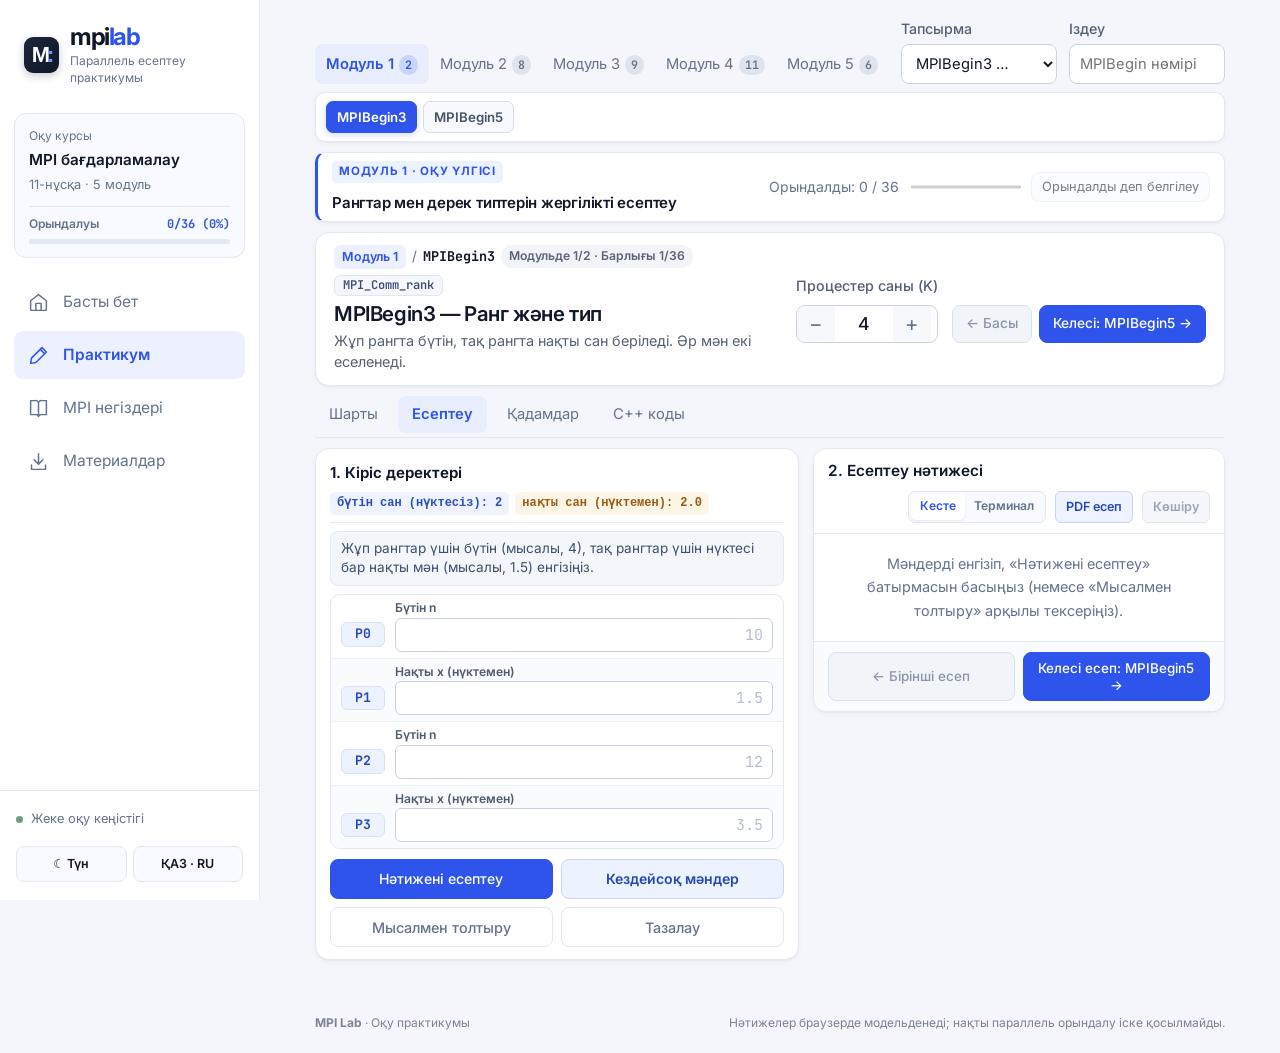
==== commit 28449a96: "Add real-time per-field input validation with inline bilingual hints" ====
--- a/practice.html
+++ b/practice.html
@@ -1,6 +1,6 @@
 <!doctype html>
 <html lang="kk">
-<head><meta charset="utf-8"><meta name="viewport" content="width=device-width, initial-scale=1"><title data-kk="MPI Lab | Практикум" data-ru="MPI Lab | Практикум">MPI Lab | Практикум</title><script>try{if(localStorage.getItem('mpi-theme')==='dark')document.documentElement.dataset.theme='dark';}catch{}</script><link rel="stylesheet" href="styles/reference.css?v=6"><link rel="stylesheet" href="styles/lesson.css?v=6"><link rel="stylesheet" href="styles/module-refresh.css?v=6"><link rel="stylesheet" href="styles/pro-ui.css?v=6"></head>
+<head><meta charset="utf-8"><meta name="viewport" content="width=device-width, initial-scale=1"><title data-kk="MPI Lab | Практикум" data-ru="MPI Lab | Практикум">MPI Lab | Практикум</title><script>try{if(localStorage.getItem('mpi-theme')==='dark')document.documentElement.dataset.theme='dark';}catch{}</script><link rel="stylesheet" href="styles/reference.css?v=7"><link rel="stylesheet" href="styles/lesson.css?v=7"><link rel="stylesheet" href="styles/module-refresh.css?v=7"><link rel="stylesheet" href="styles/pro-ui.css?v=7"></head>
 <body class="page-practice">
   <header class="app-header">
 <a class="brand" href="index.html" aria-label="MPI Lab"><span class="brand-mark">M<span>:</span></span><span><strong>mpi<span>lab</span></strong><small data-kk="Параллель есептеу практикумы" data-ru="Практикум параллельных вычислений">Параллель есептеу практикумы</small></span></a>
@@ -29,5 +29,5 @@
     </section></main>
   <section id="printReportContainer" class="print-report-container" aria-hidden="true"></section>
   <footer class="app-footer"><span><b>MPI Lab</b> · Оқу практикумы</span><span>Нәтижелер браузерде модельденеді; нақты параллель орындалу іске қосылмайды.</span></footer>
-<script src="scripts/task-data.js?v=6"></script><script src="scripts/lesson-data.js?v=6"></script><script src="scripts/file-examples.js?v=6"></script><script src="scripts/source-code.js?v=6"></script><script src="scripts/lesson-engine.js?v=6"></script><script src="scripts/app.js?v=6"></script><script src="scripts/lesson-ui.js?v=6"></script><script src="scripts/localization.js?v=6"></script>
+<script src="scripts/task-data.js?v=7"></script><script src="scripts/lesson-data.js?v=7"></script><script src="scripts/file-examples.js?v=7"></script><script src="scripts/source-code.js?v=7"></script><script src="scripts/lesson-engine.js?v=7"></script><script src="scripts/app.js?v=7"></script><script src="scripts/lesson-ui.js?v=7"></script><script src="scripts/localization.js?v=7"></script>
 </body></html>
--- a/styles/pro-ui.css
+++ b/styles/pro-ui.css
@@ -698,6 +698,58 @@
   color: var(--muted);
 }
 
+/* Live real-time input validation states & inline hints */
+.rank-row {
+  align-items: flex-start !important;
+}
+.rank-row .rank-tag {
+  margin-top: 16px;
+}
+.page-practice .rank-fields .input-group input.is-valid,
+.page-practice .rank-fields .input-group select.is-valid {
+  border-color: #22c55e;
+  background-color: #f7fef9;
+}
+.page-practice .rank-fields .input-group input.is-valid:focus,
+.page-practice .rank-fields .input-group select.is-valid:focus {
+  border-color: #16a34a;
+  box-shadow: 0 0 0 3px rgba(34, 197, 94, 0.16);
+}
+.page-practice .rank-fields .input-group input.is-invalid,
+.page-practice .rank-fields .input-group select.is-invalid {
+  border-color: #ef4444;
+  background-color: #fff8f8;
+}
+.page-practice .rank-fields .input-group input.is-invalid:focus,
+.page-practice .rank-fields .input-group select.is-invalid:focus {
+  border-color: #dc2626;
+  box-shadow: 0 0 0 3px rgba(239, 68, 68, 0.16);
+}
+.live-hint {
+  display: block;
+  margin-top: 3px;
+  font-size: 0.72rem;
+  line-height: 1.25;
+  font-weight: 600;
+  color: #dc2626;
+}
+.live-hint[hidden] {
+  display: none !important;
+}
+html[data-theme="dark"] .page-practice .rank-fields .input-group input.is-valid,
+html[data-theme="dark"] .page-practice .rank-fields .input-group select.is-valid {
+  border-color: rgba(34, 197, 94, 0.65);
+  background-color: rgba(34, 197, 94, 0.08);
+}
+html[data-theme="dark"] .page-practice .rank-fields .input-group input.is-invalid,
+html[data-theme="dark"] .page-practice .rank-fields .input-group select.is-invalid {
+  border-color: rgba(248, 113, 113, 0.75);
+  background-color: rgba(239, 68, 68, 0.1);
+}
+html[data-theme="dark"] .live-hint {
+  color: #fca5a5;
+}
+
 @media (max-width: 960px) {
   .hero-split {
     grid-template-columns: 1fr;
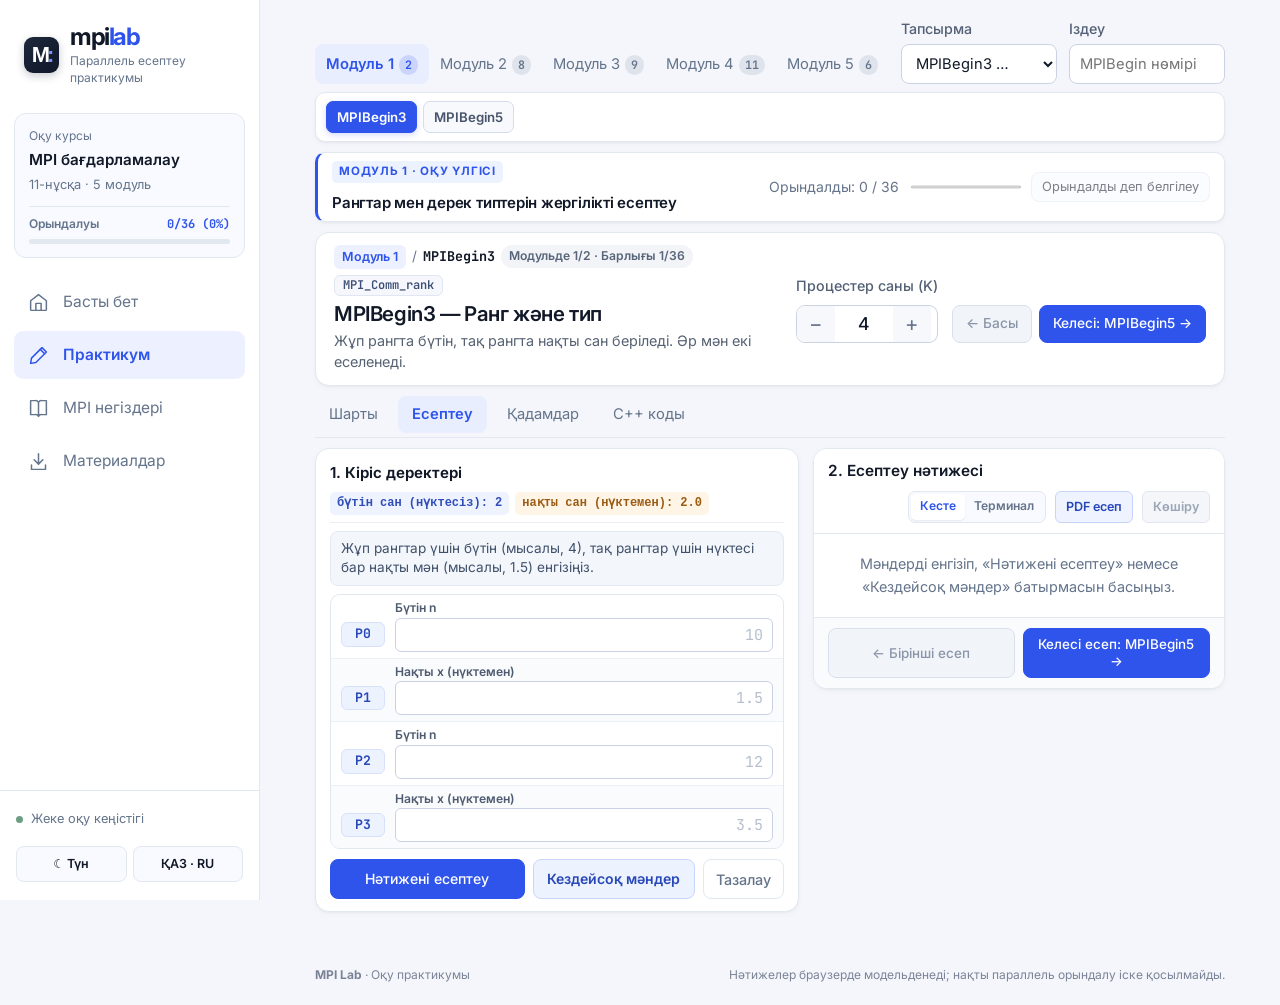
==== commit 810fc2a7: "Remove example-fill button and arrange 3 action buttons cleanly in one row" ====
--- a/practice.html
+++ b/practice.html
@@ -1,6 +1,6 @@
 <!doctype html>
 <html lang="kk">
-<head><meta charset="utf-8"><meta name="viewport" content="width=device-width, initial-scale=1"><title data-kk="MPI Lab | Практикум" data-ru="MPI Lab | Практикум">MPI Lab | Практикум</title><script>try{if(localStorage.getItem('mpi-theme')==='dark')document.documentElement.dataset.theme='dark';}catch{}</script><link rel="stylesheet" href="styles/reference.css?v=7"><link rel="stylesheet" href="styles/lesson.css?v=7"><link rel="stylesheet" href="styles/module-refresh.css?v=7"><link rel="stylesheet" href="styles/pro-ui.css?v=7"></head>
+<head><meta charset="utf-8"><meta name="viewport" content="width=device-width, initial-scale=1"><title data-kk="MPI Lab | Практикум" data-ru="MPI Lab | Практикум">MPI Lab | Практикум</title><script>try{if(localStorage.getItem('mpi-theme')==='dark')document.documentElement.dataset.theme='dark';}catch{}</script><link rel="stylesheet" href="styles/reference.css?v=8"><link rel="stylesheet" href="styles/lesson.css?v=8"><link rel="stylesheet" href="styles/module-refresh.css?v=8"><link rel="stylesheet" href="styles/pro-ui.css?v=8"></head>
 <body class="page-practice">
   <header class="app-header">
 <a class="brand" href="index.html" aria-label="MPI Lab"><span class="brand-mark">M<span>:</span></span><span><strong>mpi<span>lab</span></strong><small data-kk="Параллель есептеу практикумы" data-ru="Практикум параллельных вычислений">Параллель есептеу практикумы</small></span></a>
@@ -23,11 +23,11 @@
         <nav id="lessonTabs" class="lesson-tabs" aria-label="Task views"></nav>
         <section id="lessonPanel" class="lesson-panel" hidden></section>
         <div class="process-overview"><span class="overline">MPI_COMM_WORLD</span><div class="process-strip" id="processStrip" aria-label="Процестер"></div></div>
-        <form id="calculatorForm" class="calculator-form" novalidate><div class="panel-mini-head"><strong data-kk="1. Кіріс деректері" data-ru="1. Входные данные">1. Кіріс деректері</strong><span class="type-legend" id="typeLegend"><i class="tag-int" id="badgeInt" data-kk="бүтін сан (нүктесіз): 2" data-ru="целое (без точки): 2">бүтін сан (нүктесіз): 2</i><i class="tag-real" id="badgeReal" data-kk="нақты сан (нүктемен): 2.0" data-ru="веществ. (с точкой): 2.0">нақты сан (нүктемен): 2.0</i></span></div><div id="dynamicFields"></div><div class="form-actions"><button class="button primary" type="submit" data-kk="Нәтижені есептеу" data-ru="Рассчитать результат">Нәтижені есептеу</button><button class="button secondary-accent" type="button" id="randomFill" data-kk="Кездейсоқ мәндер" data-ru="Случайные значения">Кездейсоқ мәндер</button><button class="button ghost" type="button" id="resetExample" data-kk="Файлдағы мысалды жүктеу" data-ru="Загрузить пример из файлов">Файлдағы мысалды жүктеу</button><button class="button ghost" type="button" id="clearFields" data-kk="Тазалау" data-ru="Очистить">Тазалау</button></div></form>
+        <form id="calculatorForm" class="calculator-form" novalidate><div class="panel-mini-head"><strong data-kk="1. Кіріс деректері" data-ru="1. Входные данные">1. Кіріс деректері</strong><span class="type-legend" id="typeLegend"><i class="tag-int" id="badgeInt" data-kk="бүтін сан (нүктесіз): 2" data-ru="целое (без точки): 2">бүтін сан (нүктесіз): 2</i><i class="tag-real" id="badgeReal" data-kk="нақты сан (нүктемен): 2.0" data-ru="веществ. (с точкой): 2.0">нақты сан (нүктемен): 2.0</i></span></div><div id="dynamicFields"></div><div class="form-actions"><button class="button primary" type="submit" data-kk="Нәтижені есептеу" data-ru="Рассчитать результат">Нәтижені есептеу</button><button class="button secondary-accent" type="button" id="randomFill" data-kk="Кездейсоқ мәндер" data-ru="Случайные значения">Кездейсоқ мәндер</button><button class="button ghost" type="button" id="clearFields" data-kk="Тазалау" data-ru="Очистить">Тазалау</button></div></form>
         <section class="result-panel" aria-live="polite"><div class="result-heading"><div><span class="status-dot"></span><strong data-kk="2. Есептеу нәтижесі" data-ru="2. Результат вычисления">2. Есептеу нәтижесі</strong></div><div class="result-tools"><div class="view-seg" role="group" aria-label="Нәтиже түрі"><button type="button" id="viewTableBtn" aria-pressed="true" data-kk="Кесте" data-ru="Таблица">Кесте</button><button type="button" id="viewCmdBtn" aria-pressed="false" data-kk="Терминал" data-ru="Терминал">Терминал</button></div><button id="exportReport" type="button" data-kk="PDF есеп" data-ru="Отчёт PDF">PDF есеп</button><button id="copyResult" type="button" disabled data-kk="Көшіру" data-ru="Копировать">Көшіру</button></div></div><div id="resultContent" class="result-content"><p class="result-placeholder">Мәндерді енгізіп, есептеуді бастаңыз.</p></div><div class="result-footer-nav" id="resultFooterNav"><button id="prevTaskBottom" class="button ghost nav-step-bottom" type="button"></button><button id="nextTaskBottom" class="button primary nav-step-bottom" type="button"></button></div></section>
       </section>
     </section></main>
   <section id="printReportContainer" class="print-report-container" aria-hidden="true"></section>
   <footer class="app-footer"><span><b>MPI Lab</b> · Оқу практикумы</span><span>Нәтижелер браузерде модельденеді; нақты параллель орындалу іске қосылмайды.</span></footer>
-<script src="scripts/task-data.js?v=7"></script><script src="scripts/lesson-data.js?v=7"></script><script src="scripts/file-examples.js?v=7"></script><script src="scripts/source-code.js?v=7"></script><script src="scripts/lesson-engine.js?v=7"></script><script src="scripts/app.js?v=7"></script><script src="scripts/lesson-ui.js?v=7"></script><script src="scripts/localization.js?v=7"></script>
+<script src="scripts/task-data.js?v=8"></script><script src="scripts/lesson-data.js?v=8"></script><script src="scripts/file-examples.js?v=8"></script><script src="scripts/source-code.js?v=8"></script><script src="scripts/lesson-engine.js?v=8"></script><script src="scripts/app.js?v=8"></script><script src="scripts/lesson-ui.js?v=8"></script><script src="scripts/localization.js?v=8"></script>
 </body></html>
--- a/styles/module-refresh.css
+++ b/styles/module-refresh.css
@@ -93,8 +93,8 @@
 .page-practice .rank-fields .input-group input,.page-practice .rank-fields .input-group select{min-height:34px;height:34px;padding:4px 9px;font-size:.94rem;border-radius:6px}
 .page-practice .rank-fields input.set-input{text-align:left;font-family:Consolas,'Segoe UI',monospace}
 .page-practice .rank-fields input::placeholder{color:#b6bfcd;opacity:1}
-.page-practice .form-actions{display:grid;grid-template-columns:repeat(2,minmax(0,1fr));margin-top:10px;padding-top:0;border-top:0;gap:8px}
-.page-practice .form-actions .button{width:100%;min-height:40px;padding:7px 10px;font-size:.88rem;line-height:1.2;text-align:center}
+.page-practice .form-actions{display:grid;grid-template-columns:1.2fr 1fr auto;margin-top:10px;padding-top:0;border-top:0;gap:8px}
+.page-practice .form-actions .button{width:100%;min-height:40px;padding:7px 12px;font-size:.88rem;line-height:1.2;text-align:center;white-space:nowrap}
 .page-practice .button{min-height:38px;padding:7px 14px}
 .page-practice .result-heading{padding:10px 14px;gap:8px;flex-wrap:wrap}
 .page-practice .result-heading>div:first-child{min-width:0}
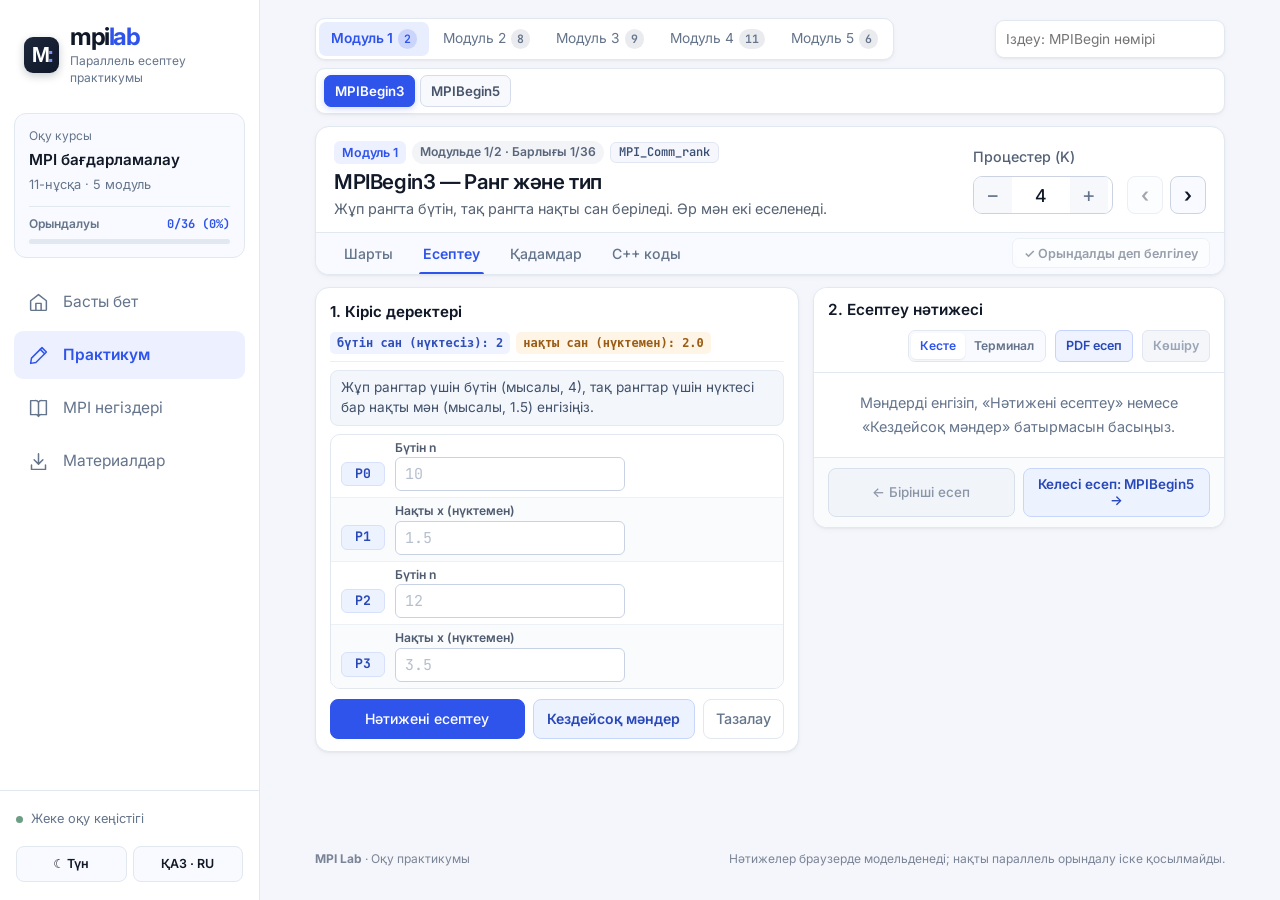
==== commit 9bf682e8: "Streamline workspace layout: remove duplicate bars/selectors, dock tabs into task card, and compact " ====
--- a/practice.html
+++ b/practice.html
@@ -1,6 +1,6 @@
 <!doctype html>
 <html lang="kk">
-<head><meta charset="utf-8"><meta name="viewport" content="width=device-width, initial-scale=1"><title data-kk="MPI Lab | Практикум" data-ru="MPI Lab | Практикум">MPI Lab | Практикум</title><script>try{if(localStorage.getItem('mpi-theme')==='dark')document.documentElement.dataset.theme='dark';}catch{}</script><link rel="stylesheet" href="styles/reference.css?v=8"><link rel="stylesheet" href="styles/lesson.css?v=8"><link rel="stylesheet" href="styles/module-refresh.css?v=8"><link rel="stylesheet" href="styles/pro-ui.css?v=8"></head>
+<head><meta charset="utf-8"><meta name="viewport" content="width=device-width, initial-scale=1"><title data-kk="MPI Lab | Практикум" data-ru="MPI Lab | Практикум">MPI Lab | Практикум</title><script>try{if(localStorage.getItem('mpi-theme')==='dark')document.documentElement.dataset.theme='dark';}catch{}</script><link rel="stylesheet" href="styles/reference.css?v=9"><link rel="stylesheet" href="styles/lesson.css?v=9"><link rel="stylesheet" href="styles/module-refresh.css?v=9"><link rel="stylesheet" href="styles/pro-ui.css?v=9"></head>
 <body class="page-practice">
   <header class="app-header">
 <a class="brand" href="index.html" aria-label="MPI Lab"><span class="brand-mark">M<span>:</span></span><span><strong>mpi<span>lab</span></strong><small data-kk="Параллель есептеу практикумы" data-ru="Практикум параллельных вычислений">Параллель есептеу практикумы</small></span></a>
@@ -11,23 +11,25 @@
 <main class="app-main"><section class="welcome-row"><div><h1 data-kk="MPI практикумы" data-ru="Практикум MPI">MPI практикумы</h1><p class="welcome-copy" data-kk="Модуль мен есепті таңдаңыз. Деректерді енгізіп, нәтижені есептеңіз." data-ru="Выберите модуль и задачу. Введите данные и рассчитайте результат.">Модуль мен есепті таңдаңыз. Деректерді енгізіп, нәтижені есептеңіз.</p></div></section><section class="practice-layout" id="practice" aria-label="Есептер практикумы">
       <aside class="task-sidebar">
 <div class="module-tabs" role="tablist" aria-label="Модульдер"><button class="module-tab active" data-module="1" role="tab" aria-selected="true"><span>Модуль 1</span><i class="mod-count">2</i></button><button class="module-tab" data-module="2" role="tab" aria-selected="false"><span>Модуль 2</span><i class="mod-count">8</i></button><button class="module-tab" data-module="3" role="tab" aria-selected="false"><span>Модуль 3</span><i class="mod-count">9</i></button><button class="module-tab" data-module="4" role="tab" aria-selected="false"><span>Модуль 4</span><i class="mod-count">11</i></button><button class="module-tab" data-module="5" role="tab" aria-selected="false"><span>Модуль 5</span><i class="mod-count">6</i></button></div>
-<div class="task-filter"><label for="taskSelect" data-kk="Тапсырма" data-ru="Задача">Тапсырма</label><select id="taskSelect"></select></div>
-<div class="task-filter search-filter"><label for="taskSearch" data-kk="Іздеу" data-ru="Поиск">Іздеу</label><input id="taskSearch" type="search" placeholder="MPIBegin нөмірі"></div><div id="taskList" hidden></div></aside>
+<div class="task-filter" hidden><label for="taskSelect" data-kk="Тапсырма" data-ru="Задача">Тапсырма</label><select id="taskSelect"></select></div>
+<div class="task-filter search-filter"><input id="taskSearch" type="search" aria-label="Іздеу" placeholder="Іздеу: MPIBegin нөмірі"></div><div id="taskList" hidden></div></aside>
       <div id="moduleTaskStrip" class="module-task-strip" role="navigation" aria-label="Есептер тізімі"></div>
-      <div class="practice-SmartBar">
-        <div id="moduleBrief" class="module-brief" aria-live="polite"></div>
-        <div id="learningProgress" class="learning-progress"></div>
-      </div>
+      <div id="moduleBrief" class="module-brief" hidden></div>
       <section class="calculator-shell" aria-labelledby="taskTitle">
-        <div class="calculator-header"><div class="task-heading"><div class="breadcrumb"><span id="taskModule" class="crumb-pill">Модуль 1</span><span>/</span><span id="taskCode" class="crumb-code">MPIBegin3</span><span id="taskPosition" class="crumb-pos">1 / 36</span><span id="taskApiBadge" class="crumb-api"></span></div><h2 id="taskTitle">MPIBegin3</h2><p id="taskDescription"></p></div><div class="header-controls"><div class="process-control"><label for="processCount" data-kk="Процестер саны (K)" data-ru="Число процессов (K)">Процестер саны (K)</label><div class="stepper"><button id="decreaseProcesses" type="button" aria-label="Процестер санын азайту">−</button><input id="processCount" type="number" min="2" max="13" step="1" value="4"><button id="increaseProcesses" type="button" aria-label="Процестер санын көбейту">+</button></div></div><div class="task-QuickNav" aria-label="Есептер арасында өту"><button id="prevTaskTop" class="button nav-step" type="button" data-kk="← Алдыңғы" data-ru="← Предыдущая">← Алдыңғы</button><button id="nextTaskTop" class="button primary nav-step" type="button" data-kk="Келесі есеп →" data-ru="Следующая задача →">Келесі есеп →</button></div></div></div>
-        <nav id="lessonTabs" class="lesson-tabs" aria-label="Task views"></nav>
+        <div class="task-hero-card">
+          <div class="calculator-header"><div class="task-heading"><div class="breadcrumb"><span id="taskModule" class="crumb-pill">Модуль 1</span><span id="taskPosition" class="crumb-pos">1 / 36</span><span id="taskApiBadge" class="crumb-api"></span><span id="taskCode" class="crumb-code" hidden>MPIBegin3</span></div><h2 id="taskTitle">MPIBegin3</h2><p id="taskDescription"></p></div><div class="header-controls"><div class="process-control"><label for="processCount" data-kk="Процестер (K)" data-ru="Процессов (K)">Процестер (K)</label><div class="stepper"><button id="decreaseProcesses" type="button" aria-label="Процестер санын азайту">−</button><input id="processCount" type="number" min="2" max="13" step="1" value="4"><button id="increaseProcesses" type="button" aria-label="Процестер санын көбейту">+</button></div></div><div class="task-QuickNav" aria-label="Есептер арасында өту"><button id="prevTaskTop" class="icon-step-btn" type="button" aria-label="Алдыңғы есеп">‹</button><button id="nextTaskTop" class="icon-step-btn" type="button" aria-label="Келесі есеп">›</button></div></div></div>
+          <div class="hero-tabs-bar">
+            <nav id="lessonTabs" class="lesson-tabs" aria-label="Task views"></nav>
+            <div id="learningProgress" class="learning-progress"></div>
+          </div>
+        </div>
         <section id="lessonPanel" class="lesson-panel" hidden></section>
         <div class="process-overview"><span class="overline">MPI_COMM_WORLD</span><div class="process-strip" id="processStrip" aria-label="Процестер"></div></div>
         <form id="calculatorForm" class="calculator-form" novalidate><div class="panel-mini-head"><strong data-kk="1. Кіріс деректері" data-ru="1. Входные данные">1. Кіріс деректері</strong><span class="type-legend" id="typeLegend"><i class="tag-int" id="badgeInt" data-kk="бүтін сан (нүктесіз): 2" data-ru="целое (без точки): 2">бүтін сан (нүктесіз): 2</i><i class="tag-real" id="badgeReal" data-kk="нақты сан (нүктемен): 2.0" data-ru="веществ. (с точкой): 2.0">нақты сан (нүктемен): 2.0</i></span></div><div id="dynamicFields"></div><div class="form-actions"><button class="button primary" type="submit" data-kk="Нәтижені есептеу" data-ru="Рассчитать результат">Нәтижені есептеу</button><button class="button secondary-accent" type="button" id="randomFill" data-kk="Кездейсоқ мәндер" data-ru="Случайные значения">Кездейсоқ мәндер</button><button class="button ghost" type="button" id="clearFields" data-kk="Тазалау" data-ru="Очистить">Тазалау</button></div></form>
-        <section class="result-panel" aria-live="polite"><div class="result-heading"><div><span class="status-dot"></span><strong data-kk="2. Есептеу нәтижесі" data-ru="2. Результат вычисления">2. Есептеу нәтижесі</strong></div><div class="result-tools"><div class="view-seg" role="group" aria-label="Нәтиже түрі"><button type="button" id="viewTableBtn" aria-pressed="true" data-kk="Кесте" data-ru="Таблица">Кесте</button><button type="button" id="viewCmdBtn" aria-pressed="false" data-kk="Терминал" data-ru="Терминал">Терминал</button></div><button id="exportReport" type="button" data-kk="PDF есеп" data-ru="Отчёт PDF">PDF есеп</button><button id="copyResult" type="button" disabled data-kk="Көшіру" data-ru="Копировать">Көшіру</button></div></div><div id="resultContent" class="result-content"><p class="result-placeholder">Мәндерді енгізіп, есептеуді бастаңыз.</p></div><div class="result-footer-nav" id="resultFooterNav"><button id="prevTaskBottom" class="button ghost nav-step-bottom" type="button"></button><button id="nextTaskBottom" class="button primary nav-step-bottom" type="button"></button></div></section>
+        <section class="result-panel" aria-live="polite"><div class="result-heading"><div><span class="status-dot"></span><strong data-kk="2. Есептеу нәтижесі" data-ru="2. Результат вычисления">2. Есептеу нәтижесі</strong></div><div class="result-tools"><div class="view-seg" role="group" aria-label="Нәтиже түрі"><button type="button" id="viewTableBtn" aria-pressed="true" data-kk="Кесте" data-ru="Таблица">Кесте</button><button type="button" id="viewCmdBtn" aria-pressed="false" data-kk="Терминал" data-ru="Терминал">Терминал</button></div><button id="exportReport" type="button" data-kk="PDF есеп" data-ru="Отчёт PDF">PDF есеп</button><button id="copyResult" type="button" disabled data-kk="Көшіру" data-ru="Копировать">Көшіру</button></div></div><div id="resultContent" class="result-content"><p class="result-placeholder">Мәндерді енгізіп, есептеуді бастаңыз.</p></div><div class="result-footer-nav" id="resultFooterNav"><button id="prevTaskBottom" class="button ghost nav-step-bottom" type="button"></button><button id="nextTaskBottom" class="button secondary-accent nav-step-bottom" type="button"></button></div></section>
       </section>
     </section></main>
   <section id="printReportContainer" class="print-report-container" aria-hidden="true"></section>
   <footer class="app-footer"><span><b>MPI Lab</b> · Оқу практикумы</span><span>Нәтижелер браузерде модельденеді; нақты параллель орындалу іске қосылмайды.</span></footer>
-<script src="scripts/task-data.js?v=8"></script><script src="scripts/lesson-data.js?v=8"></script><script src="scripts/file-examples.js?v=8"></script><script src="scripts/source-code.js?v=8"></script><script src="scripts/lesson-engine.js?v=8"></script><script src="scripts/app.js?v=8"></script><script src="scripts/lesson-ui.js?v=8"></script><script src="scripts/localization.js?v=8"></script>
+<script src="scripts/task-data.js?v=9"></script><script src="scripts/lesson-data.js?v=9"></script><script src="scripts/file-examples.js?v=9"></script><script src="scripts/source-code.js?v=9"></script><script src="scripts/lesson-engine.js?v=9"></script><script src="scripts/app.js?v=9"></script><script src="scripts/lesson-ui.js?v=9"></script><script src="scripts/localization.js?v=9"></script>
 </body></html>
--- a/styles/pro-ui.css
+++ b/styles/pro-ui.css
@@ -286,12 +286,37 @@
   transition: width 220ms ease;
 }
 
-/* Compact Practice top bar: merge brief + progress into a sleek status bar */
-.page-practice .welcome-row {
-  display: none;
+/* Clean top selector row + unified Task Hero Card + docked tabs + sleek inputs */
+.destination-grid.destination-two {
+  grid-template-columns: repeat(2, minmax(0, 1fr));
+}
+.page-practice .welcome-row,
+.page-practice .module-brief,
+.page-practice .task-sidebar [hidden],
+.task-hero-card [hidden] {
+  display: none !important;
 }
 .page-practice .task-sidebar {
+  display: flex;
+  justify-content: space-between;
+  align-items: center;
+  gap: 12px;
   padding-bottom: 8px;
+}
+.page-practice .module-tabs {
+  background: var(--bg-surface);
+  border: 1px solid var(--line);
+  padding: 3px;
+  border-radius: 10px;
+  height: auto;
+  gap: 2px;
+  box-shadow: var(--shadow-sm);
+}
+.page-practice .module-tab {
+  min-height: 34px;
+  padding: 5px 12px;
+  border-radius: 7px;
+  font-size: 0.86rem;
 }
 .page-practice .module-tab span {
   display: inline !important;
@@ -304,76 +329,169 @@
   border-radius: 999px;
   background: rgba(100, 116, 139, 0.14);
   font-family: var(--font-mono);
-  font-size: 0.73rem;
+  font-size: 0.72rem;
   font-weight: 600;
 }
 .module-tab.active .mod-count {
   background: rgba(47, 84, 235, 0.16);
   color: var(--blue);
 }
-.practice-SmartBar {
+.page-practice .search-filter {
+  max-width: 230px;
+  margin-left: auto;
+}
+.page-practice .search-filter input {
+  height: 38px;
+  min-height: 38px;
+  border-radius: 9px;
+  background: var(--bg-surface);
+  border-color: var(--line);
+  font-size: 0.86rem;
+  box-shadow: var(--shadow-sm);
+}
+
+.page-practice .module-task-strip {
+  margin: 0 0 12px;
+  padding: 6px 8px;
+  gap: 5px;
+}
+
+/* Unified Task Hero Card (Header + Tabs + Mark Complete in one clean surface) */
+.page-practice .calculator-shell {
+  grid-template-rows: auto auto auto;
+  gap: 12px 14px;
+}
+.task-hero-card {
+  grid-column: 1 / -1;
+  grid-row: 1;
+  background: var(--bg-surface);
+  border: 1px solid var(--line);
+  border-radius: 14px;
+  box-shadow: var(--shadow-sm);
+  overflow: hidden;
+}
+.task-hero-card .calculator-header {
+  border: 0 !important;
+  border-radius: 0 !important;
+  box-shadow: none !important;
+  background: transparent !important;
+  padding: 14px 18px 12px;
+}
+.hero-tabs-bar {
   display: flex;
   justify-content: space-between;
   align-items: center;
-  gap: 14px;
-  flex-wrap: wrap;
-  margin: 0 0 10px;
-  padding: 8px 14px;
-  background: var(--bg-surface);
-  border: 1px solid var(--line);
-  border-left: 3px solid var(--blue);
-  border-radius: 10px;
-  box-shadow: var(--shadow-sm);
-}
-.page-practice .module-brief {
-  margin: 0;
-  padding: 0;
-  border: 0 !important;
-  box-shadow: none !important;
+  gap: 12px;
+  padding: 0 14px;
+  background: var(--bg-subtle);
+  border-top: 1px solid var(--line);
+}
+.hero-tabs-bar .lesson-tabs {
+  border-bottom: 0 !important;
+  padding: 0 !important;
+  gap: 2px;
+}
+.hero-tabs-bar .lesson-tabs button {
+  position: relative;
+  border-radius: 0;
+  padding: 10px 14px;
+  font-size: 0.88rem;
+  font-weight: 500;
   background: transparent !important;
-  gap: 12px;
-  flex: 1 1 380px;
-}
-.page-practice .module-brief p {
-  display: none;
-}
-.page-practice .module-brief .brief-inline {
-  display: flex;
-  align-items: center;
-  gap: 10px;
-  flex-wrap: wrap;
-}
-.page-practice .module-brief h2 {
-  margin: 0;
-  font-size: 0.94rem;
-  font-weight: 600;
-  color: var(--ink);
-}
-.page-practice .brief-kicker {
-  margin: 0;
-  padding: 2px 7px;
-  border-radius: 5px;
-  background: var(--soft);
+}
+.hero-tabs-bar .lesson-tabs button[aria-pressed="true"] {
   color: var(--blue);
-  font-size: 0.72rem;
-}
-.page-practice .brief-links a {
-  min-height: 30px;
-  padding: 4px 10px;
-  font-size: 0.8rem;
+  font-weight: 600;
+}
+.hero-tabs-bar .lesson-tabs button[aria-pressed="true"]::after {
+  content: "";
+  position: absolute;
+  left: 10px;
+  right: 10px;
+  bottom: 0;
+  height: 2.5px;
+  border-radius: 3px 3px 0 0;
+  background: var(--blue);
 }
 .page-practice .learning-progress {
   margin: 0;
-  gap: 10px;
+  padding: 5px 0;
   flex-shrink: 0;
 }
 .page-practice .completion-button {
   min-height: 30px;
-  padding: 4px 10px;
-  font-size: 0.8rem;
-  background: var(--bg-subtle);
-  border-color: var(--line);
+  padding: 4px 11px;
+  font-size: 0.79rem;
+  font-weight: 600;
+  border-radius: 7px;
+  background: var(--bg-surface);
+  border-color: var(--line);
+  color: var(--ink-secondary);
+}
+.page-practice .completion-button[aria-pressed="true"] {
+  background: #eafaf0;
+  border-color: #86efac;
+  color: #15803d;
+}
+html[data-theme="dark"] .page-practice .completion-button[aria-pressed="true"] {
+  background: rgba(34, 197, 94, 0.16);
+  border-color: rgba(34, 197, 94, 0.4);
+  color: #86efac;
+}
+
+/* Subtle icon prev/next buttons in header so primary CTA focus stays on Calculate */
+.icon-step-btn {
+  width: 36px;
+  height: 38px;
+  display: inline-grid;
+  place-items: center;
+  border-radius: 8px;
+  border: 1px solid var(--line-strong);
+  background: var(--bg-subtle);
   color: var(--ink);
+  font-size: 1.25rem;
+  font-weight: 600;
+  line-height: 1;
+  padding: 0;
+}
+.icon-step-btn:hover:not(:disabled) {
+  background: var(--soft);
+  border-color: var(--blue);
+  color: var(--blue);
+}
+.icon-step-btn:disabled {
+  opacity: 0.38;
+  cursor: not-allowed;
+}
+
+/* Grid rows now start at row 2 right below .task-hero-card */
+.page-practice .calculator-form {
+  grid-column: 1;
+  grid-row: 2;
+}
+.page-practice .result-panel {
+  grid-column: 2;
+  grid-row: 2;
+}
+.page-practice .lesson-panel {
+  grid-column: 1 / -1;
+  grid-row: 2;
+}
+
+/* Left-aligned, clean, non-stretched single-value inputs */
+.page-practice .input-group input.num-input {
+  text-align: left;
+}
+.rank-fields > .input-group:only-child:not(.wide) {
+  flex: 0 1 230px;
+  max-width: 240px;
+}
+/* Hide repetitive identical per-row labels when consecutive rows share the same single field */
+.rank-row:has(.rank-fields > .input-group:only-child) + .rank-row:has(.rank-fields > .input-group:only-child:not(:has([data-keep-label]))) .rank-fields > .input-group:only-child label {
+  display: none;
+}
+.rank-row:has(.rank-fields > .input-group:only-child) + .rank-row:has(.rank-fields > .input-group:only-child:not(:has([data-keep-label]))) .rank-tag {
+  margin-top: 3px;
 }
 
 /* Result view segmented toggle: Table | Terminal (CMD) */
@@ -750,15 +868,38 @@
   color: #fca5a5;
 }
 
+@media (max-width: 1050px) {
+  .page-practice .calculator-form {
+    grid-column: 1;
+    grid-row: 2;
+  }
+  .page-practice .result-panel {
+    grid-column: 1;
+    grid-row: 3;
+  }
+}
 @media (max-width: 960px) {
+  .hero-split,
+  .destination-grid.destination-two {
+    grid-template-columns: 1fr;
+  }
   .hero-split {
-    grid-template-columns: 1fr;
     padding: 18px;
   }
   .hero-visual {
     order: -1;
   }
 }
+@media (max-width: 680px) {
+  .hero-tabs-bar {
+    flex-wrap: wrap;
+    padding: 4px 10px 8px;
+  }
+  .rank-fields > .input-group:only-child:not(.wide) {
+    flex: 1 1 100%;
+    max-width: none;
+  }
+}
 @media print {
   .cmd-terminal { background: #fff !important; color: #111 !important; border-color: #ccc !important; }
 }
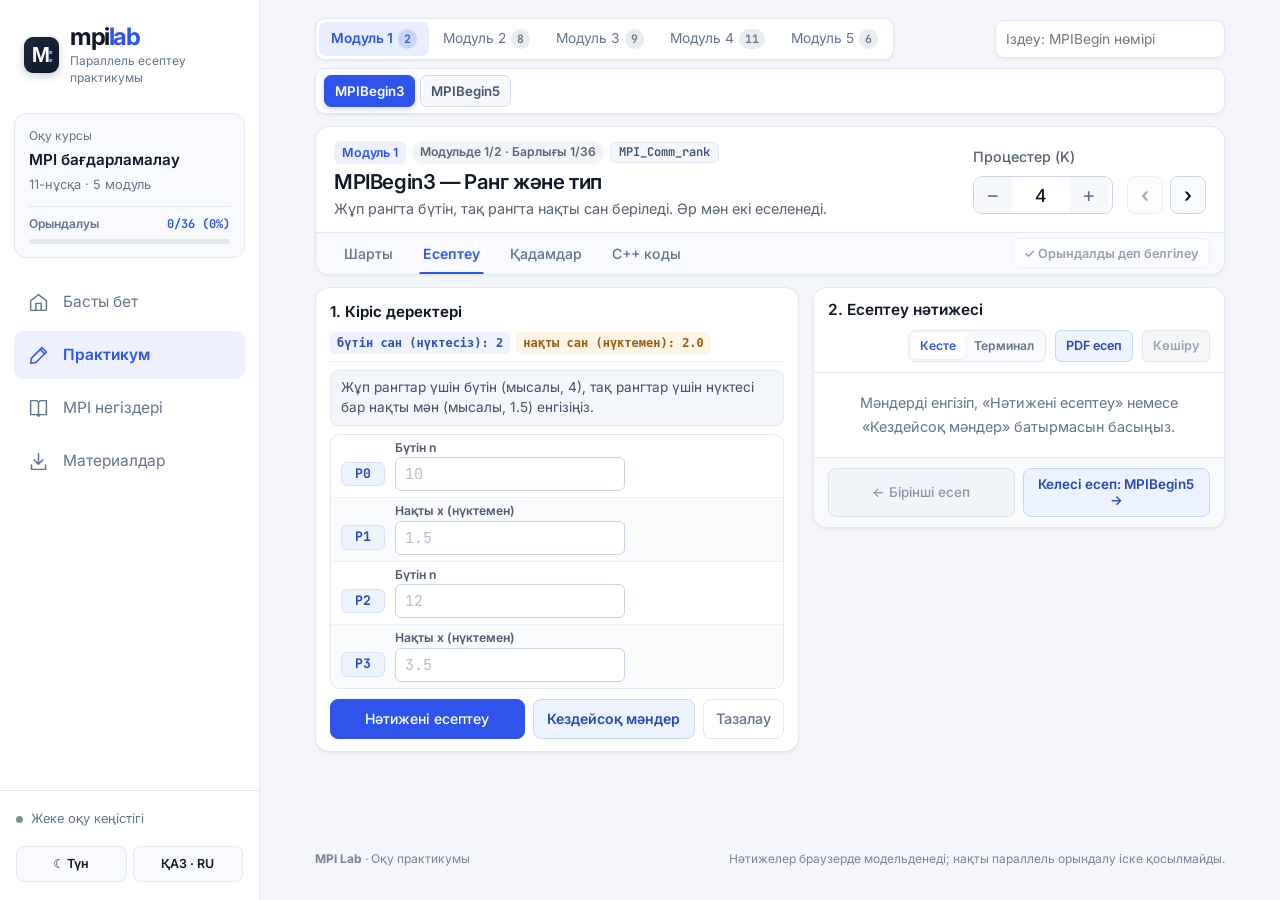
==== commit 7debd25b: "Add custom M: brand SVG favicon across all pages" ====
--- a/practice.html
+++ b/practice.html
@@ -1,6 +1,6 @@
 <!doctype html>
 <html lang="kk">
-<head><meta charset="utf-8"><meta name="viewport" content="width=device-width, initial-scale=1"><title data-kk="MPI Lab | Практикум" data-ru="MPI Lab | Практикум">MPI Lab | Практикум</title><script>try{if(localStorage.getItem('mpi-theme')==='dark')document.documentElement.dataset.theme='dark';}catch{}</script><link rel="stylesheet" href="styles/reference.css?v=9"><link rel="stylesheet" href="styles/lesson.css?v=9"><link rel="stylesheet" href="styles/module-refresh.css?v=9"><link rel="stylesheet" href="styles/pro-ui.css?v=9"></head>
+<head><meta charset="utf-8"><meta name="viewport" content="width=device-width, initial-scale=1"><link rel="icon" type="image/svg+xml" href="favicon.svg"><title data-kk="MPI Lab | Практикум" data-ru="MPI Lab | Практикум">MPI Lab | Практикум</title><script>try{if(localStorage.getItem('mpi-theme')==='dark')document.documentElement.dataset.theme='dark';}catch{}</script><link rel="stylesheet" href="styles/reference.css?v=9"><link rel="stylesheet" href="styles/lesson.css?v=9"><link rel="stylesheet" href="styles/module-refresh.css?v=9"><link rel="stylesheet" href="styles/pro-ui.css?v=9"></head>
 <body class="page-practice">
   <header class="app-header">
 <a class="brand" href="index.html" aria-label="MPI Lab"><span class="brand-mark">M<span>:</span></span><span><strong>mpi<span>lab</span></strong><small data-kk="Параллель есептеу практикумы" data-ru="Практикум параллельных вычислений">Параллель есептеу практикумы</small></span></a>
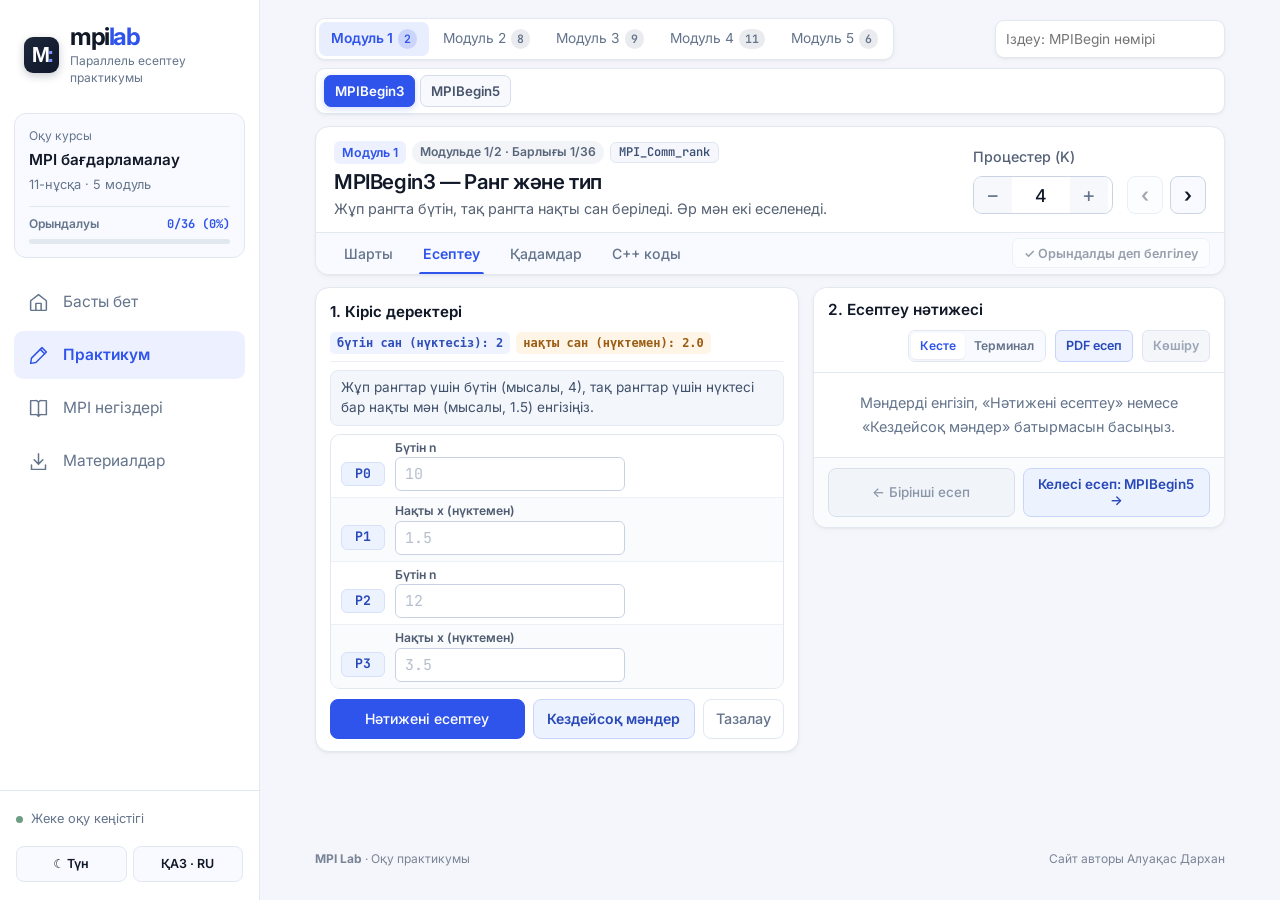
==== commit 02045930: "Update footer with author credit and remove browser simulation disclaimer" ====
--- a/practice.html
+++ b/practice.html
@@ -30,6 +30,6 @@
       </section>
     </section></main>
   <section id="printReportContainer" class="print-report-container" aria-hidden="true"></section>
-  <footer class="app-footer"><span><b>MPI Lab</b> · Оқу практикумы</span><span>Нәтижелер браузерде модельденеді; нақты параллель орындалу іске қосылмайды.</span></footer>
-<script src="scripts/task-data.js?v=9"></script><script src="scripts/lesson-data.js?v=9"></script><script src="scripts/file-examples.js?v=9"></script><script src="scripts/source-code.js?v=9"></script><script src="scripts/lesson-engine.js?v=9"></script><script src="scripts/app.js?v=9"></script><script src="scripts/lesson-ui.js?v=9"></script><script src="scripts/localization.js?v=9"></script>
+  <footer class="app-footer"><span><b>MPI Lab</b> · <span data-kk="Оқу практикумы" data-ru="Учебный практикум">Оқу практикумы</span></span><span data-kk="Сайт авторы Алуақас Дархан" data-ru="Автор сайта Алуакас Дархан">Сайт авторы Алуақас Дархан</span></footer>
+<script src="scripts/task-data.js?v=10"></script><script src="scripts/lesson-data.js?v=10"></script><script src="scripts/file-examples.js?v=10"></script><script src="scripts/source-code.js?v=10"></script><script src="scripts/lesson-engine.js?v=10"></script><script src="scripts/app.js?v=10"></script><script src="scripts/lesson-ui.js?v=10"></script><script src="scripts/localization.js?v=10"></script>
 </body></html>
